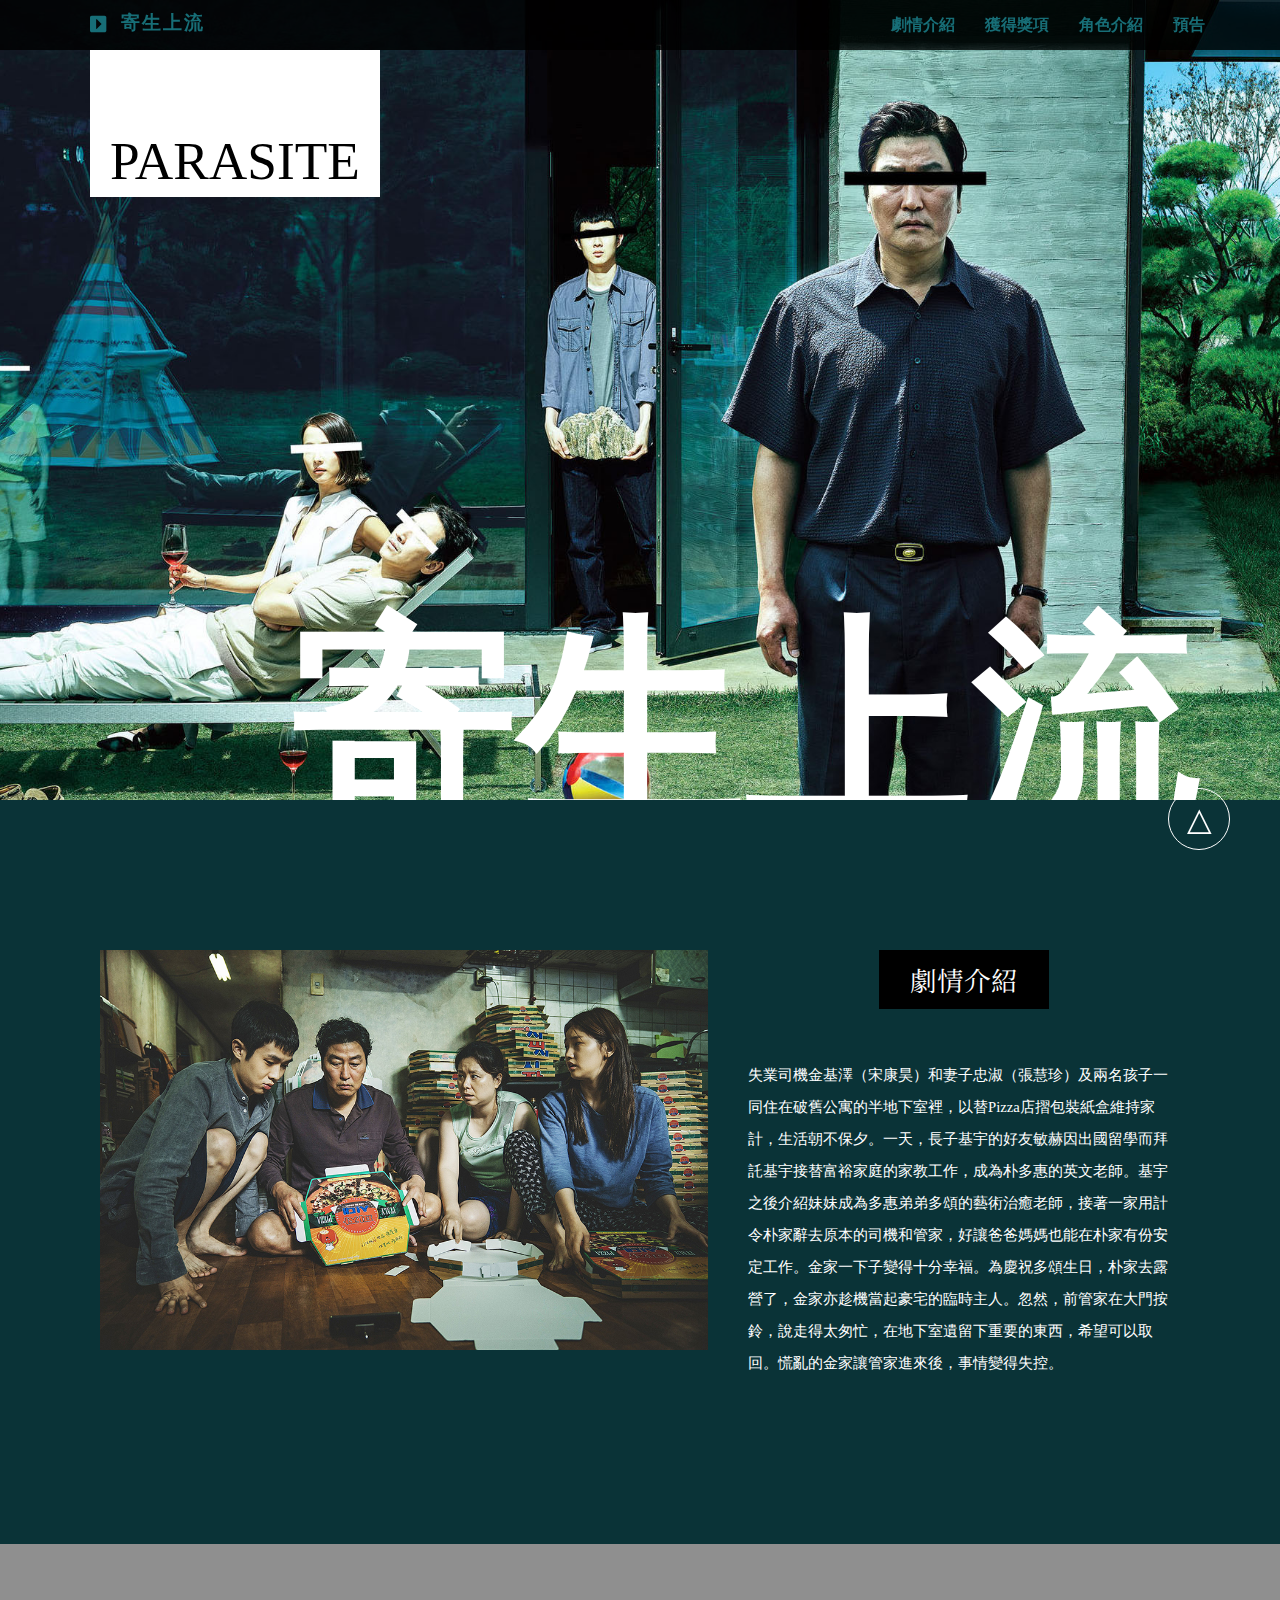
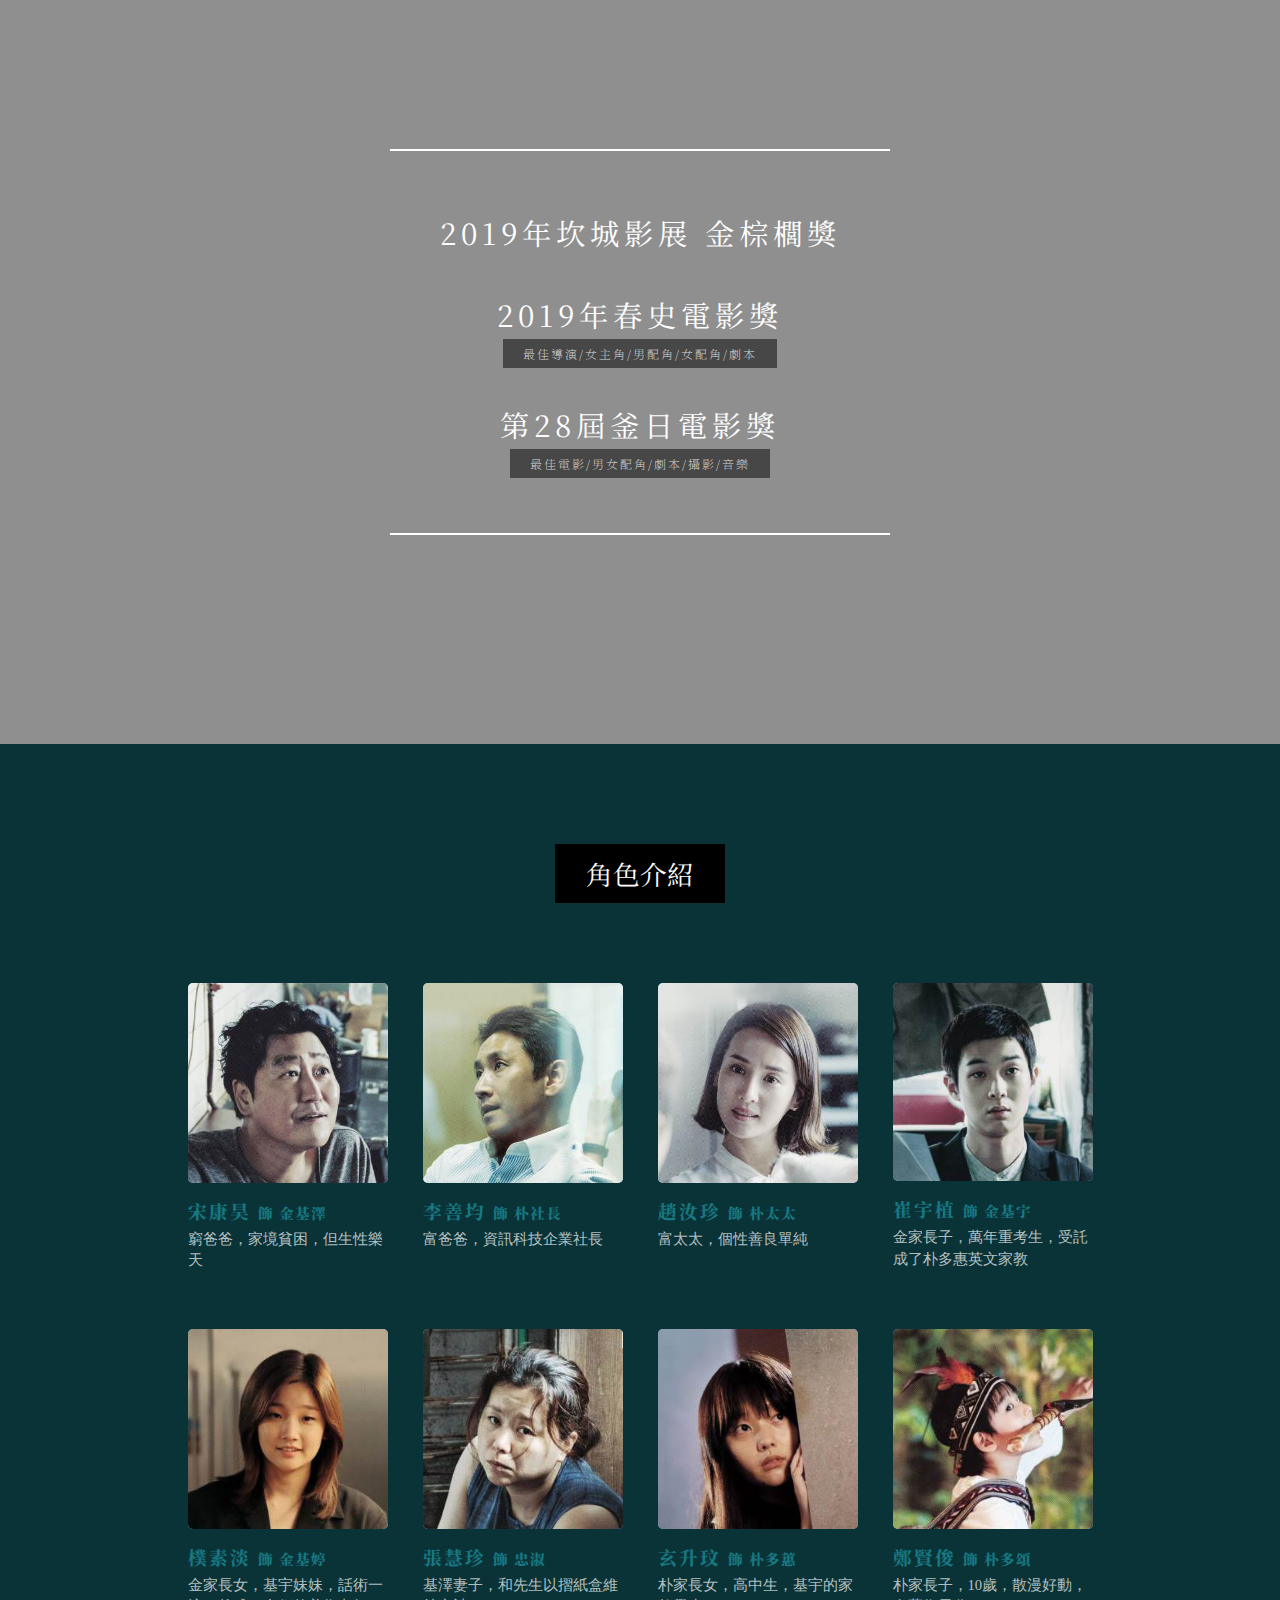
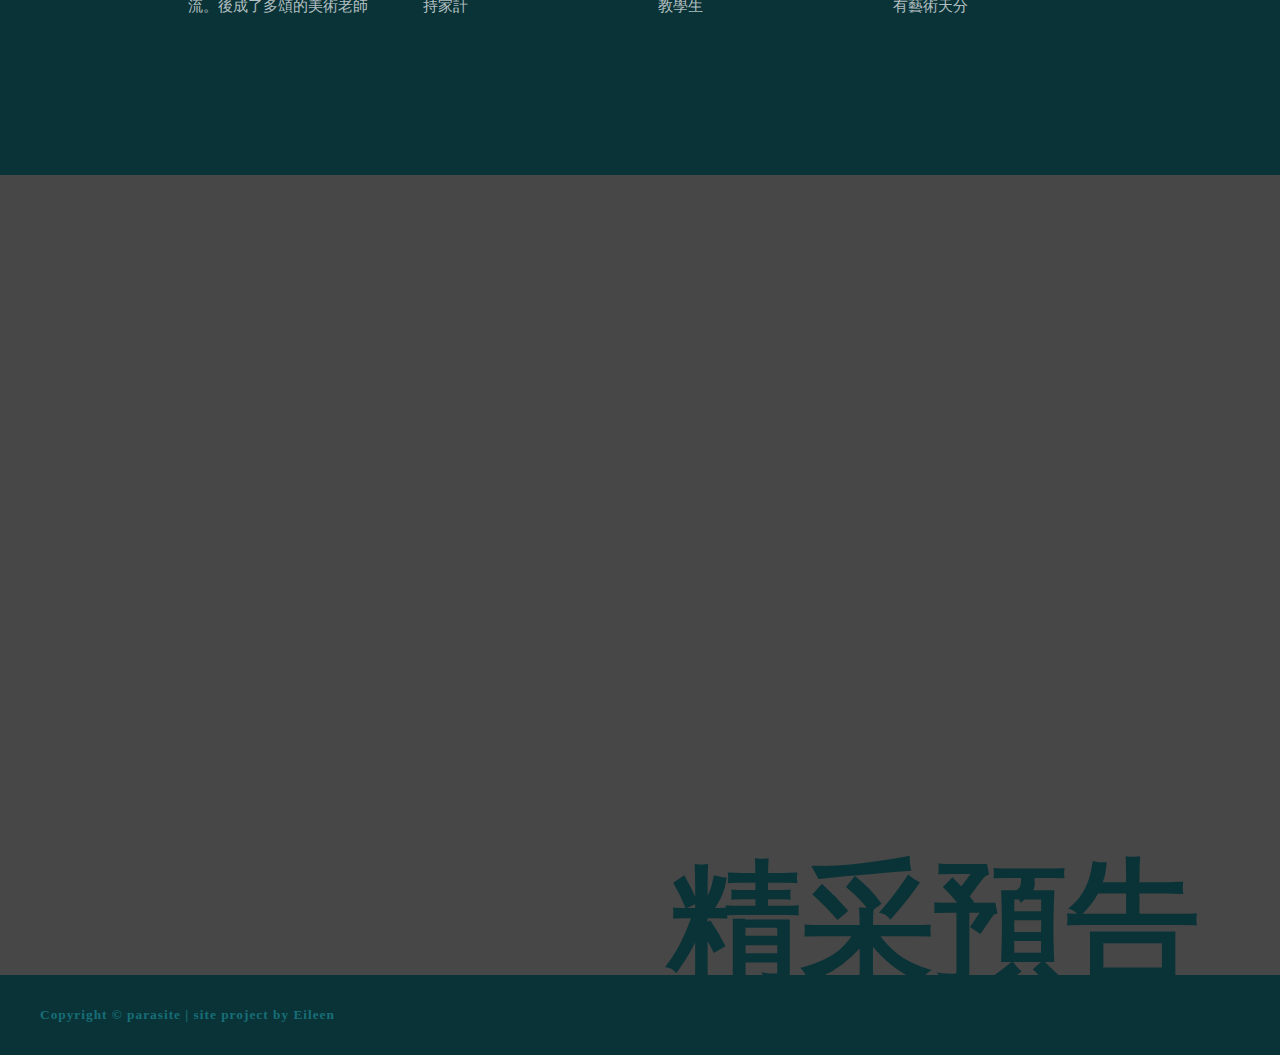
==== index.html @ c8bf569e "Update index.html" ====
<!DOCTYPE html>
<html lang="en">

<head>
    <meta charset="UTF-8">
    <meta name="viewport" content="width=device-width, initial-scale=1.0">
    <meta http-equiv="X-UA-Compatible" content="ie=edge">
    <title>Parasite-RWD</title>
    <link rel="stylesheet" href="css/parasite.css">
    <link rel="stylesheet" href="https://cdnjs.cloudflare.com/ajax/libs/font-awesome/5.11.2/css/all.css">
    <link href="https://fonts.googleapis.com/css?family=Noto+Sans+TC|Noto+Serif+TC&display=swap" rel="stylesheet">

    <style>
        /* 平板 */
        @media (max-width:1024px) {

            .navBar {
                padding: 0;
            }

            .pc {
                display: none;
            }

            .mobile {
                display: block;
            }

            .NavBar-L {
                width: 20%;
                height: 100%;
                padding-left: unset;
            }

            .burger-bar {
                width: 100%;
                padding-top: 0;
                line-height: 36pt;

            }

            .burger-bar ul {
                display: none;
                width: 100vw;
                height: 30vh;
                background-color: rgba(23, 110, 119, 0.95);
                font-size: 14pt;
                line-height: 60pt;
                position: absolute;
                top: 0;
                margin: 0;
                padding: 40px 0;
                text-align: center;
                font-family: 微軟正黑體;

            }

            .burger-bar:hover ul {
                display: inline-block;


            }

            .burger-bar a {
                color: #fff;

            }

            .burger-bar:hover ul {
                top: 50px;
                left: 0;
                border-bottom: solid 1px #000;
            }

            .burger-bar ul li:hover {
                color: #000;
            }

            .banner {
                height: 600px;
                background-attachment: unset;
            }

            .banner span {
                left: 60px;
                font-size: 20pt;
                padding: 60px 20px 5px 20px;
            }

            .banner h1 {
                font-size: 130pt;
                right: 0px;
                bottom: -55px;
            }

            .fas {
                font-size: 18pt;
                margin-left: 20px;
                margin-right: unset;
            }

            .NavBar-R {
                width: 80%;
                height: 100%;
                position: absolute;
                right: 0px;
            }

            .NavBar2 {
                position: relative;
            }

            .title h3 {
                font-size: 20px;
                line-height: 50px;
                font-family: 微軟正黑體;
                margin: 0;
                position: absolute;
                left: 50%;
                transform: translateX(-50%);
            }



            /* content1 */

            .content1 .container {
                padding: 100px 50px;
            }

            .content1 .img {
                width: 100%;
                margin: 0px 0px 50px 0px;
            }

            .content1 .text {
                width: 100%;
            }


            .content1 .text p {
                width: 100%;
                margin-top: 30px;
                font-size: 12pt;
            }

            /* content2 */
            .content2 {
                background-attachment: unset;
            }

            .content2 .container {
                width: 100%;
                height: 42vh;
                padding: 250px 0px;
            }

            .content2 .text {
                width: 70%;
                margin: auto;
                position: unset;
                /* padding: calc( 50vh - ); */
            }


            .content2 .text h3 {
                margin: 10px 0px 10px 0px;
                font-size: 22pt;
                letter-spacing: 5px;
                margin-top: 40px;
            }

            .content2 .text span {
                font-size: 12pt;
                padding: 6px 20px;
                letter-spacing: 2px;
            }

            /* content3 */


            .content3 .container {
                width: 100%;
                padding: 100px 0px;
                box-sizing: border-box;
            }


            .c3-box-com {
                width: 100%;
                padding-left: 90px;
                margin-bottom: 20px;
                box-sizing: border-box;
            }

            .content3 .c3-box {
                width: 40%;
                margin-right: 30px;
                padding: unset;
            }


            .content3 .c3-box img {
                width: 100%;
                height: 70%;
            }

            .content3 .text {
                width: 100%;
            }

            .content3 h2 {
                margin-bottom: 60px;
            }

            /* content4 */
            .content4 {
                background-attachment: unset;
            }

            .content .content4 {
                width: 100%;
                margin: auto;
            }

            .content4 .video {
                width: 80%;
                left: 10%;
            }


        }

        /* 手機 */
        @media (max-width:375px) {

            /* 通用文字 */

            h2 {
                font-size: 14pt;
                padding: 5px;
            }


            .NavBar-R {
                width: 100%;
                right: 20px;
            }

            .btn {
                font-size: 11pt;
                margin: 0;
            }

            .burger-bar:hover ul {
                height: 100vh;
            }

            .banner {
                height: 550px;
                background-position: 60%;
            }

            .banner span {
                font-size: 12pt;
                padding: 30px 10px 0px 10px;
                left: 30px;
                display: none;
            }

            .banner h1 {
                font-size: 100pt;
                bottom: -50px;
                margin: 0;
            }

            /* content1 */

            .content1 .container {
                padding: 70px 30px;
            }

            .content1 .img {
                width: 100%;
                height: 200px;
                margin: 0px 0px 40px 0px;
            }

            .content1 .text {
                width: 100%;
            }

            .content1 .text p {
                width: 100%;
                margin-top: 30px;
                font-size: 10pt;
                line-height: 20pt;
            }

            /* content2 */

            .content2 {
                background-position: 45%;
            }

            .content2 .container {
                width: 100%;
                height: 40vh;
                padding: 180px 0px;
            }

            .content2 .text {
                width: 85%;
                margin: auto;
                position: unset;
            }


            .content2 .text h3 {
                margin: 10px 0px 10px 0px;
                font-size: 13pt;
                letter-spacing: 5px;
                margin-top: 20px;
            }

            .content2 .text span {
                font-size: 9pt;
                padding: 6px 10px;
                letter-spacing: 2px;
            }



            /* content3 */

            .content3 .container {
                width: 100%;
                padding: 70px 50px;
                box-sizing: border-box;
            }


            .c3-box-com {
                width: 100%;
                box-sizing: border-box;
                padding: 0px;
            }

            .content3 .c3-box {
                width: 100%;
                margin: 0px;
            }


            .content3 .c3-box img {
                width: 100%;
                height: 70%;
            }

            .content3 .text {
                width: 100%;
            }

            .content3 h2 {
                font-size: 14pt;
            }


            /* content4 */

            .content4 {
                width: 100%;
                height: 100vh;
            }

            .content4 .video {
                width: 100%;
                height: 100vh;
                left: 0;
                top: 0;
            }

            .content4 h1 {
                display: none;
            }

            /* footer */


            .footer p {
                line-height: 20px;
                padding: 20px 70px;
            }

            .back-top {
                width: 50px;
                height: 50px;
                line-height: 50px;
                right: 30px;
                bottom: 30px;

            }

        }
    </style>
</head>

<body>
    <div class="NavBar">
        <div class="Nav-btn pc">
            <div class="NavBar-L">
                <a href="#top">
                    <i class="fas fa-caret-square-right"></i>
                    <h3>寄生上流</h3>
                </a>
            </div>
            <div class="NavBar-R">
                <a href="#c4">
                    <div class="btn">預告</div>
                </a>
                <a href="#c3">
                    <div class="btn">角色介紹</div>
                </a>
                <a href="#c2">
                    <div class="btn">獲得獎項</div>
                </a>
                <a href="#c1">
                    <div class="btn">劇情介紹</div>
                </a>
            </div>
        </div>
        <div class="Nav-btn2 mobile">
            <div class="NavBar-L">
                <div class="burger-bar fas fa-bars">
                    <ul>
                        <a href="#c1">
                            <li>劇情介紹</li>
                        </a>
                        <a href="#c2">
                            <li>獲得獎項</li>
                        </a>
                        <a href="#c3">
                            <li>角色介紹</li>
                        </a>
                        <a href="#c4">
                            <li>預告</li>
                        </a>
                    </ul>
                </div>
            </div>
            <div class="title">
                <a href="#top">
                    <h3>寄生上流</h3>
                </a>
            </div>
        </div>
    </div>

    <div class="banner" id="top">
        <span>PARASITE</span>
        <h1>寄生上流</h1>
    </div>

    <div class="content">
        <div class="content1" id="c1">
            <div class="container">
                <div class="img"></div>
                <div class="text">
                    <h2>劇情介紹</h2>
                    <p>
                        失業司機金基澤（宋康昊）和妻子忠淑（張慧珍）及兩名孩子一同住在破舊公寓的半地下室裡，以替Pizza店摺包裝紙盒維持家計，生活朝不保夕。一天，長子基宇的好友敏赫因出國留學而拜託基宇接替富裕家庭的家教工作，成為朴多惠的英文老師。基宇之後介紹妹妹成為多惠弟弟多頌的藝術治癒老師，接著一家用計令朴家辭去原本的司機和管家，好讓爸爸媽媽也能在朴家有份安定工作。金家一下子變得十分幸福。為慶祝多頌生日，朴家去露營了，金家亦趁機當起豪宅的臨時主人。忽然，前管家在大門按鈴，說走得太匆忙，在地下室遺留下重要的東西，希望可以取回。慌亂的金家讓管家進來後，事情變得失控。
                    </p>
                </div>
                <div class="clearFix"></div>

            </div>
        </div>
        <div class="content2" id="c2">
            <div class="mask"></div>
            <div class="container">
                <div class="text">
                    <h3>2019年坎城影展 金棕櫚獎</h3>
                    <h3>2019年春史電影獎 </h3>
                    <span>最佳導演/女主角/男配角/女配角/劇本</span>
                    <h3>第28屆釜日電影獎 </h3>
                    <span>最佳電影/男女配角/劇本/攝影/音樂</span>
                </div>
            </div>

        </div>
        <div class="content3" id="c3">
            <div class="container">
                <h2>角色介紹</h2>
                <div class="c3-box-com">
                    <div class="c3-box">
                        <img src="img/character1.jpg" alt="">
                        <div class="text">
                            <h3>宋康昊 <span>飾 金基澤</span></h3>
                            <p>窮爸爸，家境貧困，但生性樂天</p>
                        </div>

                    </div>
                    <div class="c3-box">
                        <img src="img/character2.jpg" alt="">
                        <div class="text">
                            <h3>李善均 <span>飾 朴社長</span></h3>
                            <p>富爸爸，資訊科技企業社長</p>
                        </div>

                    </div>

                </div>

                <div class="c3-box-com">
                    <div class="c3-box">
                        <img src="img/character3.jpg" alt="">
                        <div class="text">
                            <h3>趙汝珍 <span>飾 朴太太</span></h3>
                            <p>富太太，個性善良單純</p>
                        </div>

                    </div>
                    <div class="c3-box">
                        <img src="img/character4.jpg" alt="">
                        <div class="text">
                            <h3>崔宇植 <span>飾 金基宇</span></h3>
                            <p>金家長子，萬年重考生，受託成了朴多惠英文家教</p>
                        </div>

                    </div>



                </div>

                <div class="c3-box-com">
                    <div class="c3-box">
                        <img src="img/character5.jpg" alt="">
                        <div class="text">
                            <h3>樸素淡 <span>飾 金基婷</span></h3>
                            <p>金家長女，基宇妹妹，話術一流。後成了多頌的美術老師</p>
                        </div>

                    </div>
                    <div class="c3-box">
                        <img src="img/character6.jpg" alt="">
                        <div class="text">
                            <h3>張慧珍 <span>飾 忠淑</span></h3>
                            <p>基澤妻子，和先生以摺紙盒維持家計</p>
                        </div>

                    </div>

                </div>

                <div class="c3-box-com">
                    <div class="c3-box">
                        <img src="img/character7.jpg" alt="">
                        <div class="text">
                            <h3>玄升玟 <span>飾 朴多蕙</span></h3>
                            <p>朴家長女，高中生，基宇的家教學生</p>
                        </div>

                    </div>
                    <div class="c3-box">
                        <img src="img/character8.jpg" alt="">
                        <div class="text">
                            <h3>鄭賢俊 <span>飾 朴多頌</span></h3>
                            <p>朴家長子，10歲，散漫好動，有藝術天分</p>
                        </div>

                    </div>
                </div>
                <div class="clearFix"></div>


            </div>
        </div>
        <div class="content4" id="c4">
            <h1>精采預告</h1>
            <iframe class="video" src="https://www.youtube.com/embed/PQU0_2CBM0M" frameborder="0"
                allow="accelerometer; autoplay; encrypted-media; gyroscope; picture-in-picture"
                allowfullscreen></iframe>
            <div class="mask">

            </div>
        </div>
    </div>

    <div class="footer">
        <p>Copyright © parasite | site project by Eileen</p>
    </div>

    <a href="#top">
        <div class="back-top">△</div>
    </a>

</body>

</html>
---- css/parasite.css ----
body,html {
            margin: 0;
            background-color: #eee;
            font-family: 微軟正黑體;
            box-sizing: border-box;
            scroll-behavior: smooth;
            /* min-width: 1140px; */
        }
        .clearFix{
            clear: both;
        }   
        
        /* 通用文字 */
        
        h2 {
            width: 150px;
            color: white;
            font-size: 20pt;
            font-weight: 400;
            padding: 10px;
            background-color: black;
            text-align: center;
            margin: auto;
            font-family: 'Noto Serif TC', serif;
        }

        h3 {
            color: #187882;
            margin: 10px 0px 5px 0px;
            font-weight: 800;            
            letter-spacing: 2px;
            font-family: 'Noto Serif TC', serif;
        }
        a{
            text-decoration: none;
            list-style: none;
        }    

        /* NavBar */
        
        .pc {
            display: block;
        }
        .mobile{
            display: none;
        }

        .NavBar {
            width: 100%;
            height: 50px;
            background-color: rgba(0, 0, 0, 0.8);
            position: fixed;
            z-index: 999;
        }
        

        .NavBar-L {
            width: calc(40% - 90px);
            float: left;
            padding-left: 90px;
            box-sizing: border-box;
        }

        .fas{
            color: #176E77;
            font-size: 14pt;            
            margin-right: 15px;
            float: left;
            padding-top: 15px;
            
        }

        .fas:hover{
            color: #27B6C4;
        }

        .NavBar-L h3{
            height: 100%;
            float: left;
            color: #176E77;
            font-weight: 800;
            font-family: 微軟正黑體;
        }
        
        .NavBar-L h3:hover{
            color: #27B6C4;
        } 


        .NavBar-R {
            width: 60%;
            position: absolute;
            right: 60px;
        }

        .btn {
            height: 50px;
            float: right;
            color: #176E77;
            font-weight: 800;
            font-size: 12pt;
            line-height: 50px;
            padding: 0px 15px;

        }

        .btn:hover{
            color: #27B6C4;
        }

        /* banner */

        .banner {
            width: 100%;
            height: 750px;
            background-image: url("../img/poster.jpg");
            background-size: cover;
            background-repeat: no-repeat;
            background-attachment: fixed;
            background-position: top;
            top: 0px;
            position: relative;
            overflow: hidden;
            padding-top: 50px;
        }


        .banner span {
            position: absolute;
            left: 90px;
            font-size: 40pt;
            color: black;
            font-weight: 100;
            background-color: rgba(255, 255, 255, 1);
            padding: 80px 20px 5px 20px;
            display: block;
        }

        .banner h1 {
            position: absolute;
            right: 80px;
            bottom: -80px;
            font-size: 170pt;
            color: white;
            font-weight: 600;     
            margin: 0;    
        }
        

        .content {
            width: 100%;
        }

        /* content1 */

        .content1 {
            width: 100%;
            background-color: #0a3337;
        }

        .content1 .container {
            max-width: 1140px;
            margin: auto;
            padding: 150px 100px; 
            position: relative;
            z-index: 200;       
        }

        .content1 .img {
            width: calc(60% - 40px);
            height: 400px;
            margin-right: 40px;
            background-image: url("../img/4.jpg");
            background-size: cover;
            background-repeat: no-repeat;
            background-position: top;
            box-sizing: border-box;
            float: left;
        }

        .content1 .text {
            width: 40%;
            float: left;
        }

        .content1 .text p {
            color: white;
            font-size: 11pt;
            font-weight: 300;
            line-height: 24pt;
            margin-top: 50px;
        }

        /* content2 */

        .content2 {
            width: 100%;
            background-image: url("../img/2.jpg");
            background-attachment: fixed;
            background-size: cover;
            background-repeat: no-repeat;
            background-position: center;
            position: relative;
        }

        .content2 .mask {
            width: 100%;
            height: 100%;
            background-color: rgba(0, 0, 0, 0.4);
            position: absolute;
        }

        .content2 .container {
            max-width: 1140px;
            height: 800px;
            margin: auto;
            position: relative;
        }

        .content2 .text {
            width: 500px;            
            border-top: solid 2px white;
            border-bottom: solid 2px white;
            position: absolute;
            top: calc(50% - 195px);
            left: calc(50% - 250px);
            text-align: center;
            padding: 20px 0px 60px 0px;
        }

        .content2 .text h3 {
            color: white;
            margin: 10px 0px 10px 0px;
            font-weight: 400;
            font-size: 22pt;
            letter-spacing: 5px;
            margin-top: 40px;
            font-family: 'Noto Serif TC', serif;
        }

        .content2 .text span {
            color: rgba(255, 255, 255, 0.8);
            background-color: rgba(0, 0, 0, 0.5);
            font-weight: 200;
            font-size: 9pt;   
            padding: 6px 20px;
            letter-spacing: 2px;
            font-family: 'Noto Serif TC', serif;
        }

        /* content3 */

        .content .content3 {
            background-color: #0a3337;
            box-sizing: border-box;
            margin: auto;
            width: 100%;
        }

        .content3 .container {            
            max-width: 1140px;
            margin: auto;
            padding: 100px 100px;
            box-sizing: border-box;
        }

        
        .c3-box-com {
            width: 50%;
            float: left;
            margin: auto;
        }

        .content3 .c3-box {
            width: 200px;
            margin: 0px 17.5px 30px 17.5px;
            float: left;
        }

            

        .content3 .c3-box img {
            width: 100%;
            height: 80%;
            background-color: lightskyblue;
            object-fit: cover;
            border-radius: 5px;

        }

        .content3 h2 {
            width: 150px;
            color: white;
            font-size: 20pt;
            font-weight: 400;
            padding: 10px;
            background-color: black;
            text-align: center;
            margin: auto;
            font-family: 'Noto Serif TC', serif;
            margin-bottom: 80px;
        }

        .content3 .c3-box span {
            font-size: 11pt;
            color: #187882;
            font-weight: 900;            
            letter-spacing: 1px;
            font-family: 'Noto Serif TC', serif;
        }

        .content3 .c3-box p {
            width: 100%;
            height: 70px;
            color: rgba(255, 255, 255, 0.7);
            font-weight: 200;
            line-height: 16pt;
            font-size: 11pt;
            margin: 0;

        }        

        /* content4 */

         .content4 {
            width: 100%;
            height: 800px;
            background-image: url("../img/6.jpg");
            background-attachment: fixed;
            background-size: cover;
            background-repeat: no-repeat;
            background-position: center;
            position: relative;
            overflow: hidden;
        }

        .content4 .mask {
            width: 100%;
            height: 100%;
            background-color: rgba(0, 0, 0, 0.7);
        }

        .content4 .video {
            position: absolute;
            top: calc(50% - 237px);
            left: calc(50% - 420px);
            width: 840px;
            height: 474px;
        }

        .content4 h1 {
            position: absolute;
            right: 80px;
            bottom: -130px;
            font-size: 100pt;
            color: #0a3337;
            font-weight: 600;
        }

        /* footer */

        .footer {
            height: 80px;
            background-color: #0a3337;
        }

        .footer p {
            height: 30px;
            color: #176E77;
            font-weight: 600;
            font-size: 10pt;
            line-height: 80px;
            margin: 0px 0px 0px 40px;
            letter-spacing: 1px;
        }

        .back-top {
            width: 60px;
            height: 60px;
            border: solid 1px white;
            position: fixed;
            right: 50px;
            bottom: 50px;
            border-radius: 50%;
            color: white;
            text-align: center;
            font-size: 24pt;
            line-height: 60px;
            z-index: 999;

        }

        .back-top:hover{
            border: solid 1px rgba(10, 124, 134, 0.3);
            background-color: rgba(39, 182, 196, 0.3);
        }
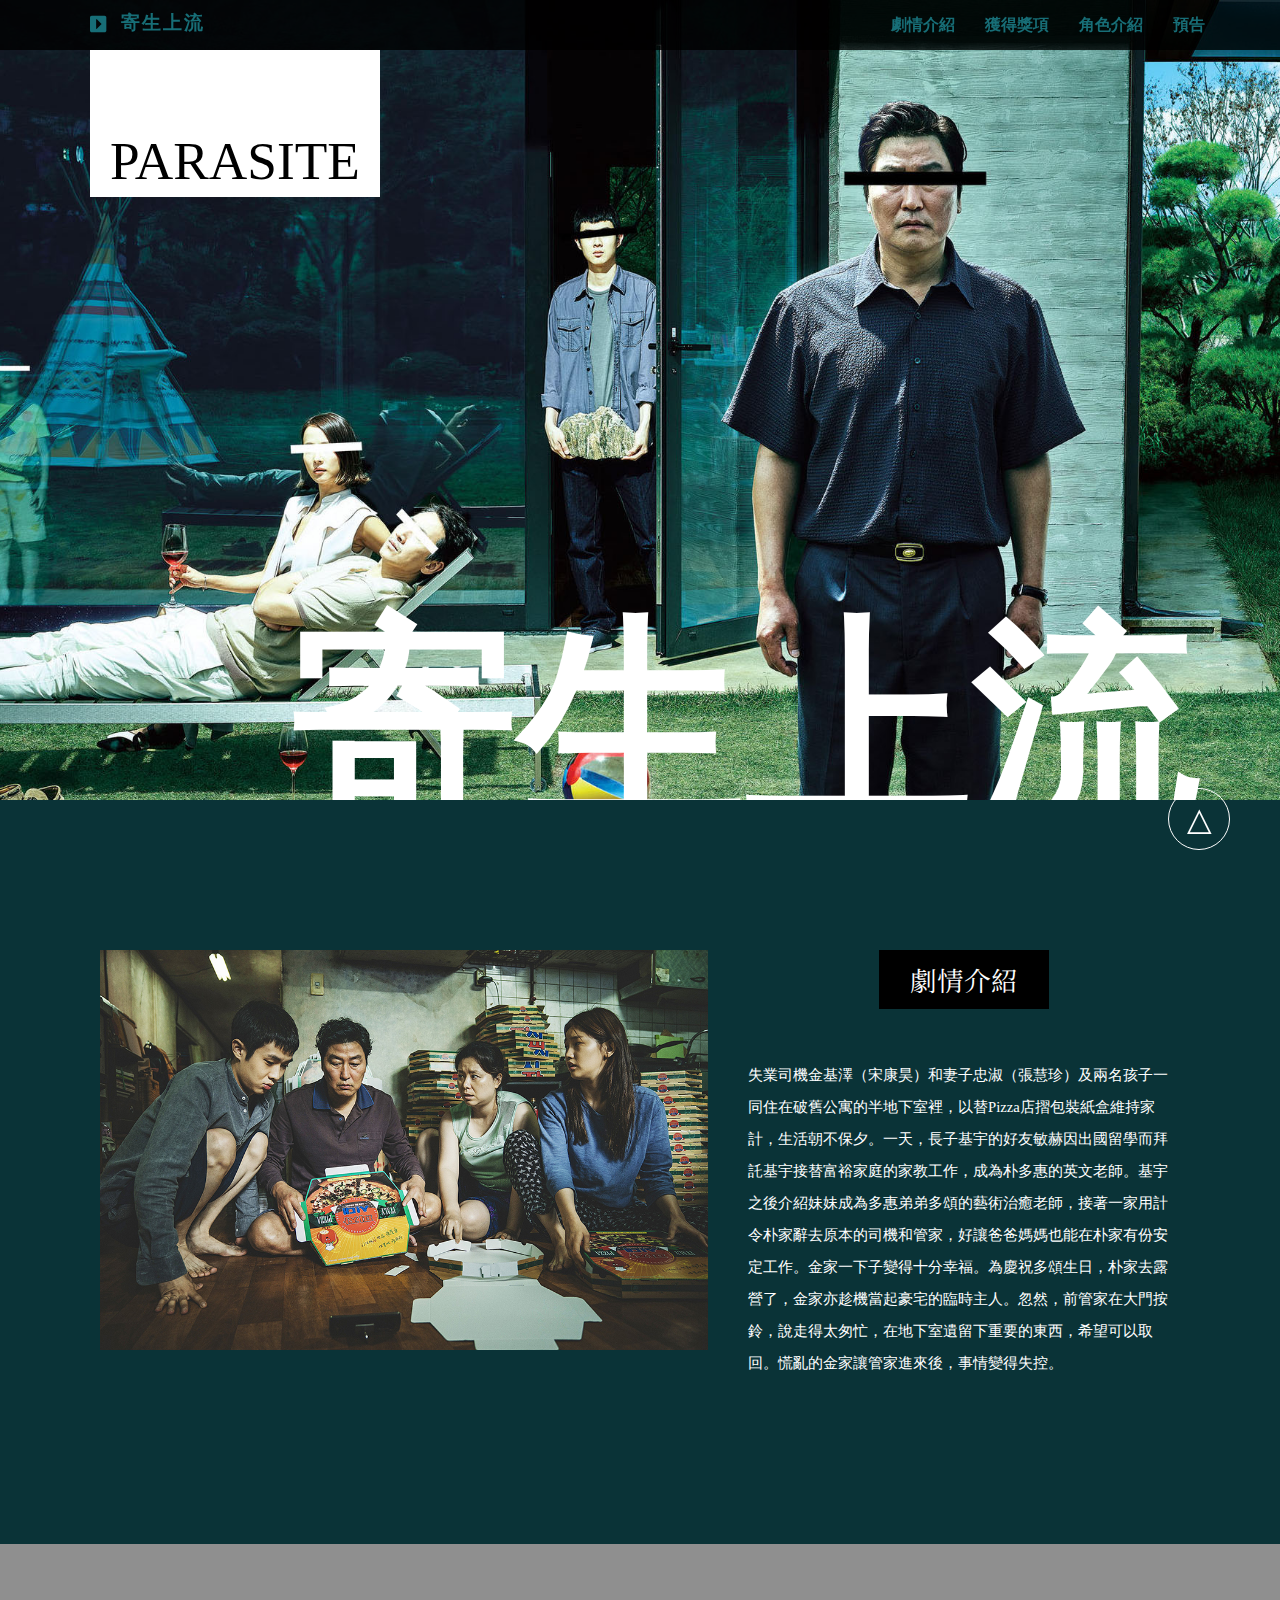
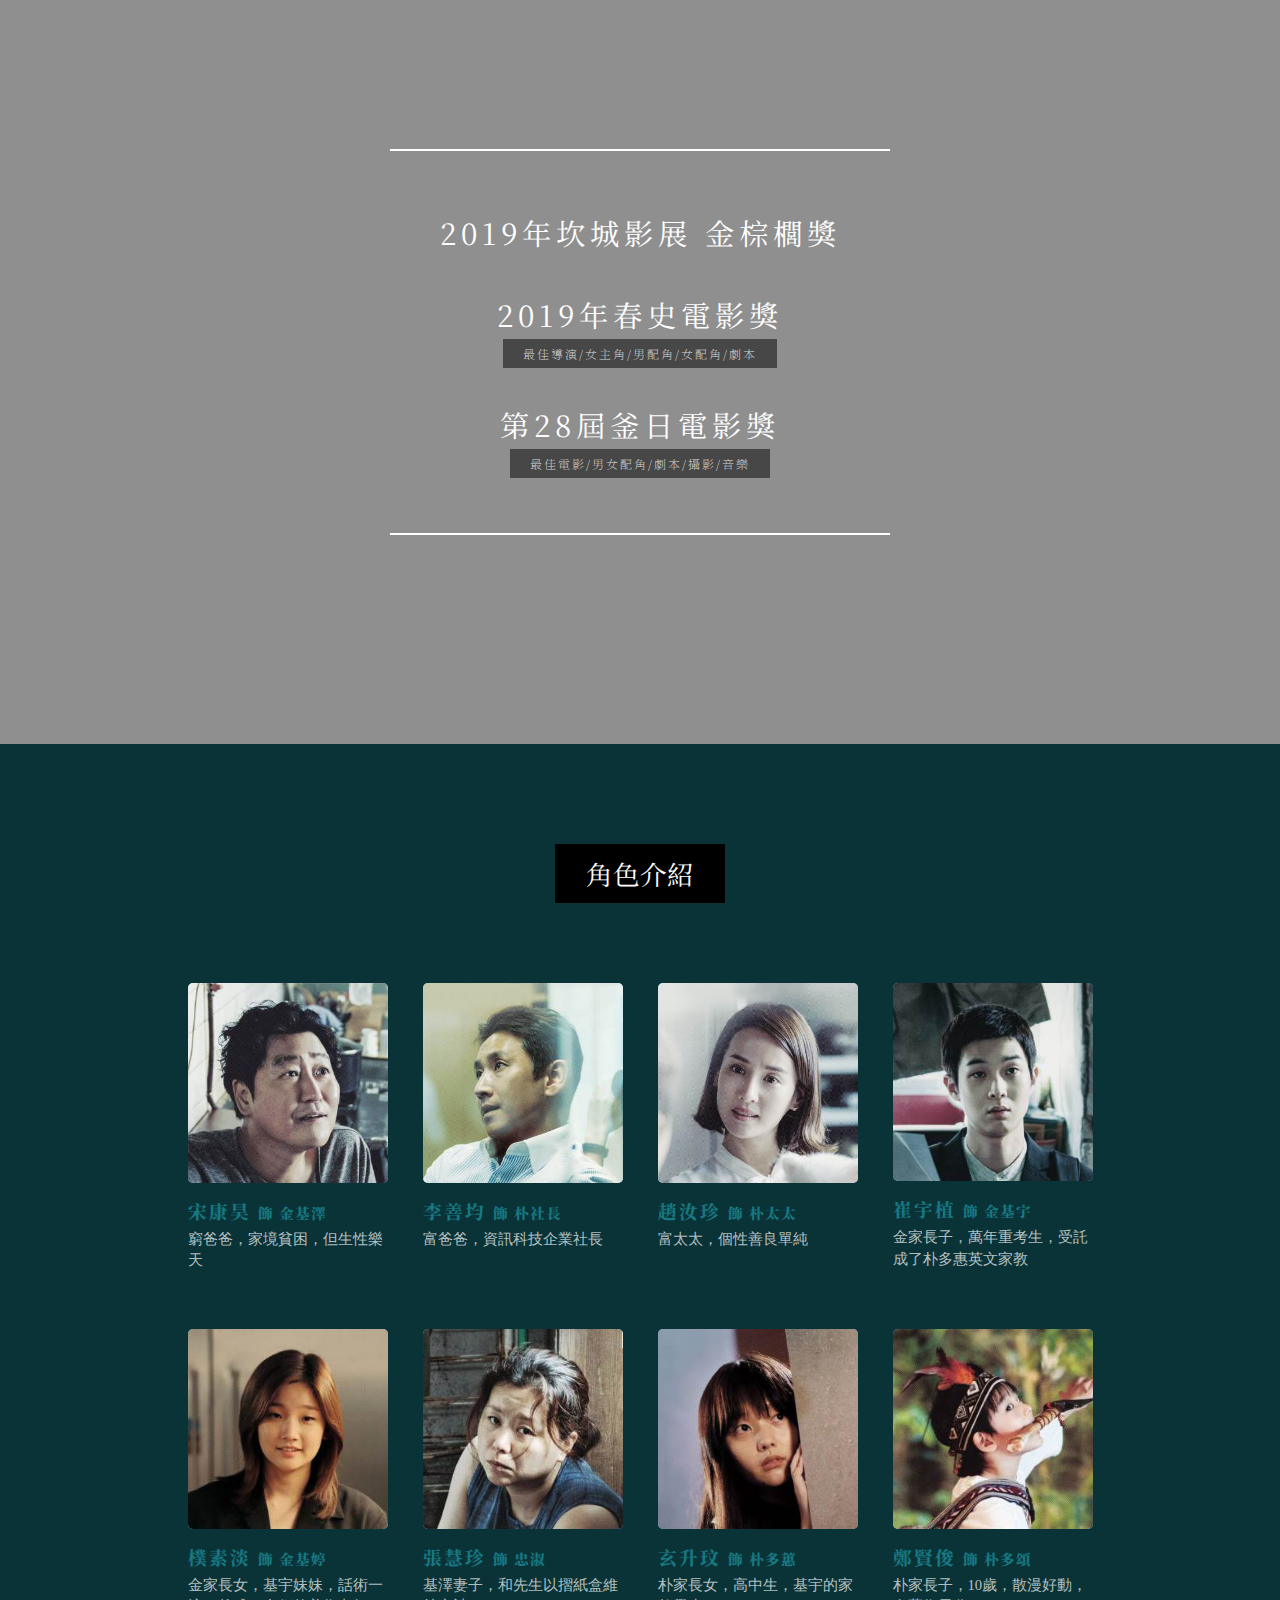
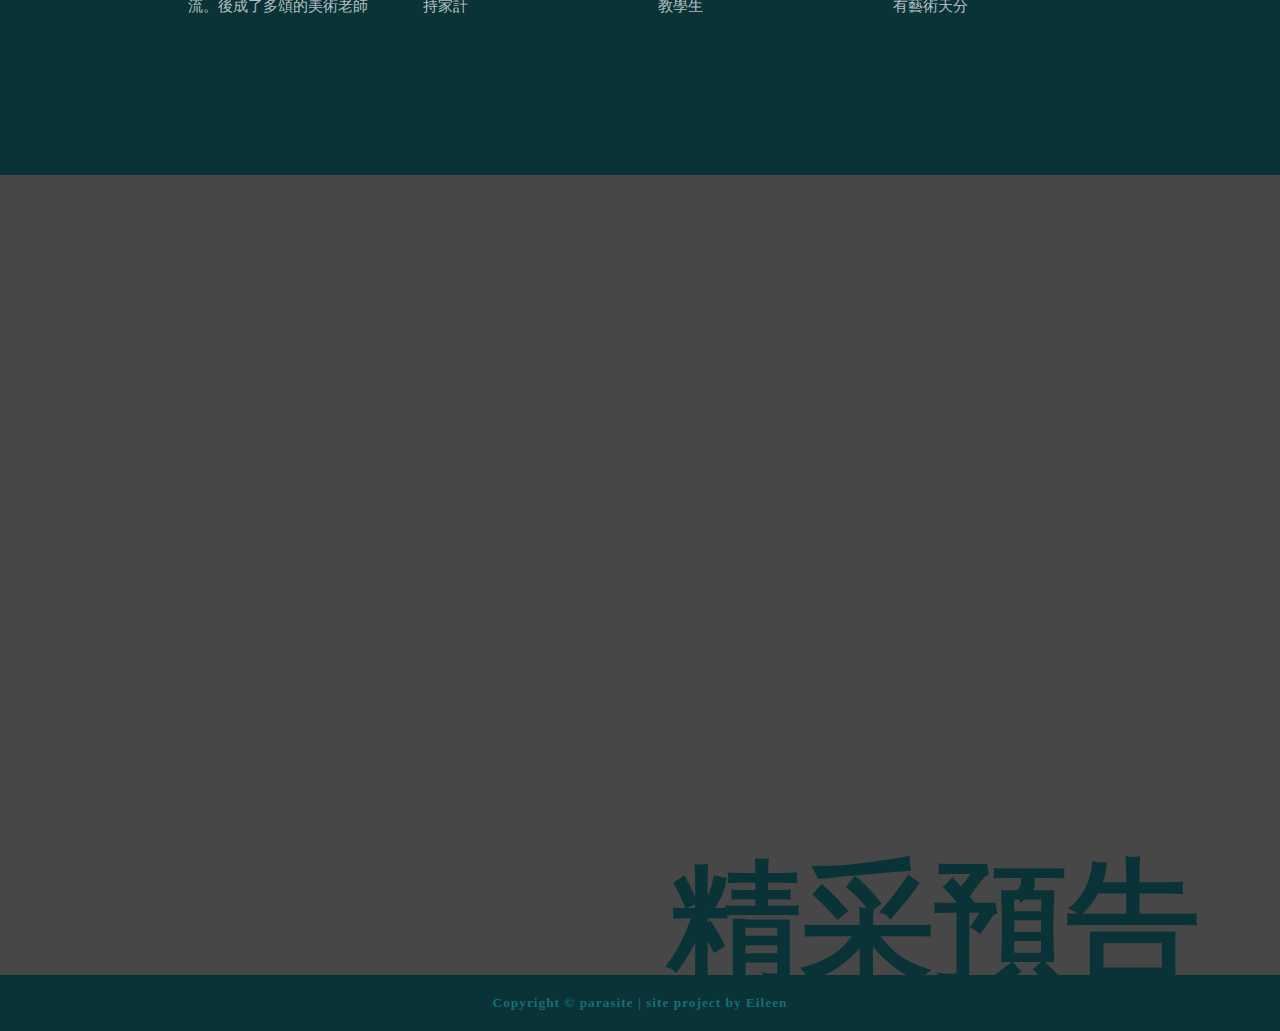
==== commit c386e295: "0301" ====
--- a/index.html
+++ b/index.html
@@ -32,17 +32,31 @@
                 padding-left: unset;
             }
 
-            .burger-bar {
-                width: 100%;
-                padding-top: 0;
-                line-height: 36pt;
-
-            }
-
-            .burger-bar ul {
+            .fas {
+                font-size: 18pt;
+                margin-left: 20px;
+                margin-right: unset;
+            }
+
+            .NavBar-R {
+                width: 80%;
+                height: 100%;
+                position: absolute;
+                right: 0px;
+            }
+
+            .Nav-btn2 {
+                display: flex;
+            }
+            .menu {
+                width: 60px;
+                height: 50px;
+            }
+
+            .menu ul {
                 display: none;
                 width: 100vw;
-                height: 30vh;
+                height: 35vh;
                 background-color: rgba(23, 110, 119, 0.95);
                 font-size: 14pt;
                 line-height: 60pt;
@@ -52,62 +66,25 @@
                 padding: 40px 0;
                 text-align: center;
                 font-family: 微軟正黑體;
-
-            }
-
-            .burger-bar:hover ul {
+            }
+
+            .menu:hover ul {
                 display: inline-block;
-
-
-            }
-
-            .burger-bar a {
+            }
+
+            .menu a {
                 color: #fff;
 
             }
 
-            .burger-bar:hover ul {
+            .menu:hover ul {
                 top: 50px;
                 left: 0;
                 border-bottom: solid 1px #000;
             }
 
-            .burger-bar ul li:hover {
+            .menu ul li:hover {
                 color: #000;
-            }
-
-            .banner {
-                height: 600px;
-                background-attachment: unset;
-            }
-
-            .banner span {
-                left: 60px;
-                font-size: 20pt;
-                padding: 60px 20px 5px 20px;
-            }
-
-            .banner h1 {
-                font-size: 130pt;
-                right: 0px;
-                bottom: -55px;
-            }
-
-            .fas {
-                font-size: 18pt;
-                margin-left: 20px;
-                margin-right: unset;
-            }
-
-            .NavBar-R {
-                width: 80%;
-                height: 100%;
-                position: absolute;
-                right: 0px;
-            }
-
-            .NavBar2 {
-                position: relative;
             }
 
             .title h3 {
@@ -119,7 +96,22 @@
                 left: 50%;
                 transform: translateX(-50%);
             }
-
+            .banner {
+                height: 600px;
+                background-attachment: unset;
+            }
+
+            .banner span {
+                left: 60px;
+                font-size: 20pt;
+                padding: 60px 20px 5px 20px;
+            }
+
+            .banner h1 {
+                font-size: 130pt;
+                right: 0px;
+                bottom: -55px;
+            }
 
 
             /* content1 */
@@ -430,7 +422,7 @@
             </div>
         </div>
         <div class="Nav-btn2 mobile">
-            <div class="NavBar-L">
+            <div class="menu">
                 <div class="burger-bar fas fa-bars">
                     <ul>
                         <a href="#c1">
--- a/css/parasite.css
+++ b/css/parasite.css
@@ -63,12 +63,12 @@
 
         .fas{
             color: #176E77;
-            font-size: 14pt;            
+            font-size: 14pt;         
             margin-right: 15px;
             float: left;
             padding-top: 15px;
             
-        }
+        }rger
 
         .fas:hover{
             color: #27B6C4;
@@ -359,19 +359,18 @@
 
         /* footer */
 
-        .footer {
-            height: 80px;
+        .footer {           
             background-color: #0a3337;
         }
 
         .footer p {
-            height: 30px;
             color: #176E77;
             font-weight: 600;
             font-size: 10pt;
-            line-height: 80px;
-            margin: 0px 0px 0px 40px;
+            margin: 0px;
             letter-spacing: 1px;
+            text-align: center;
+            padding: 20px 0;
         }
 
         .back-top {
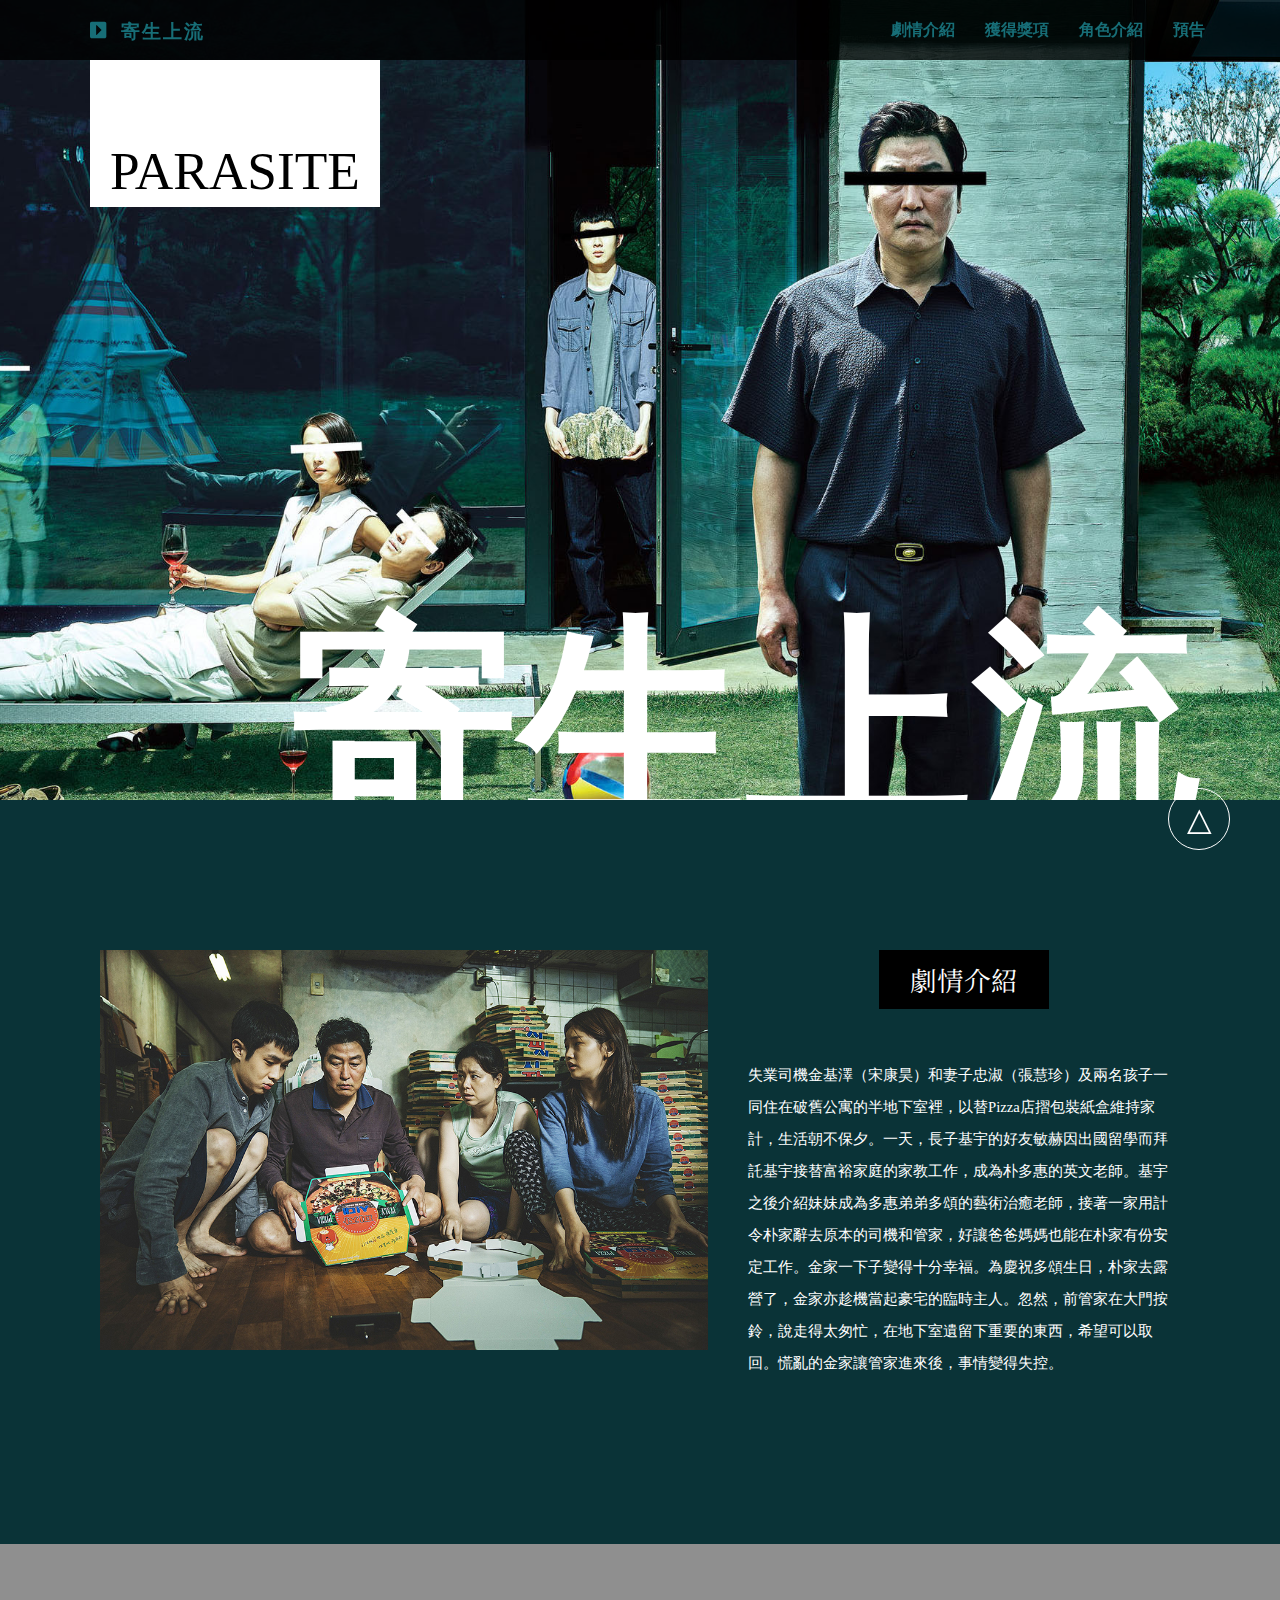
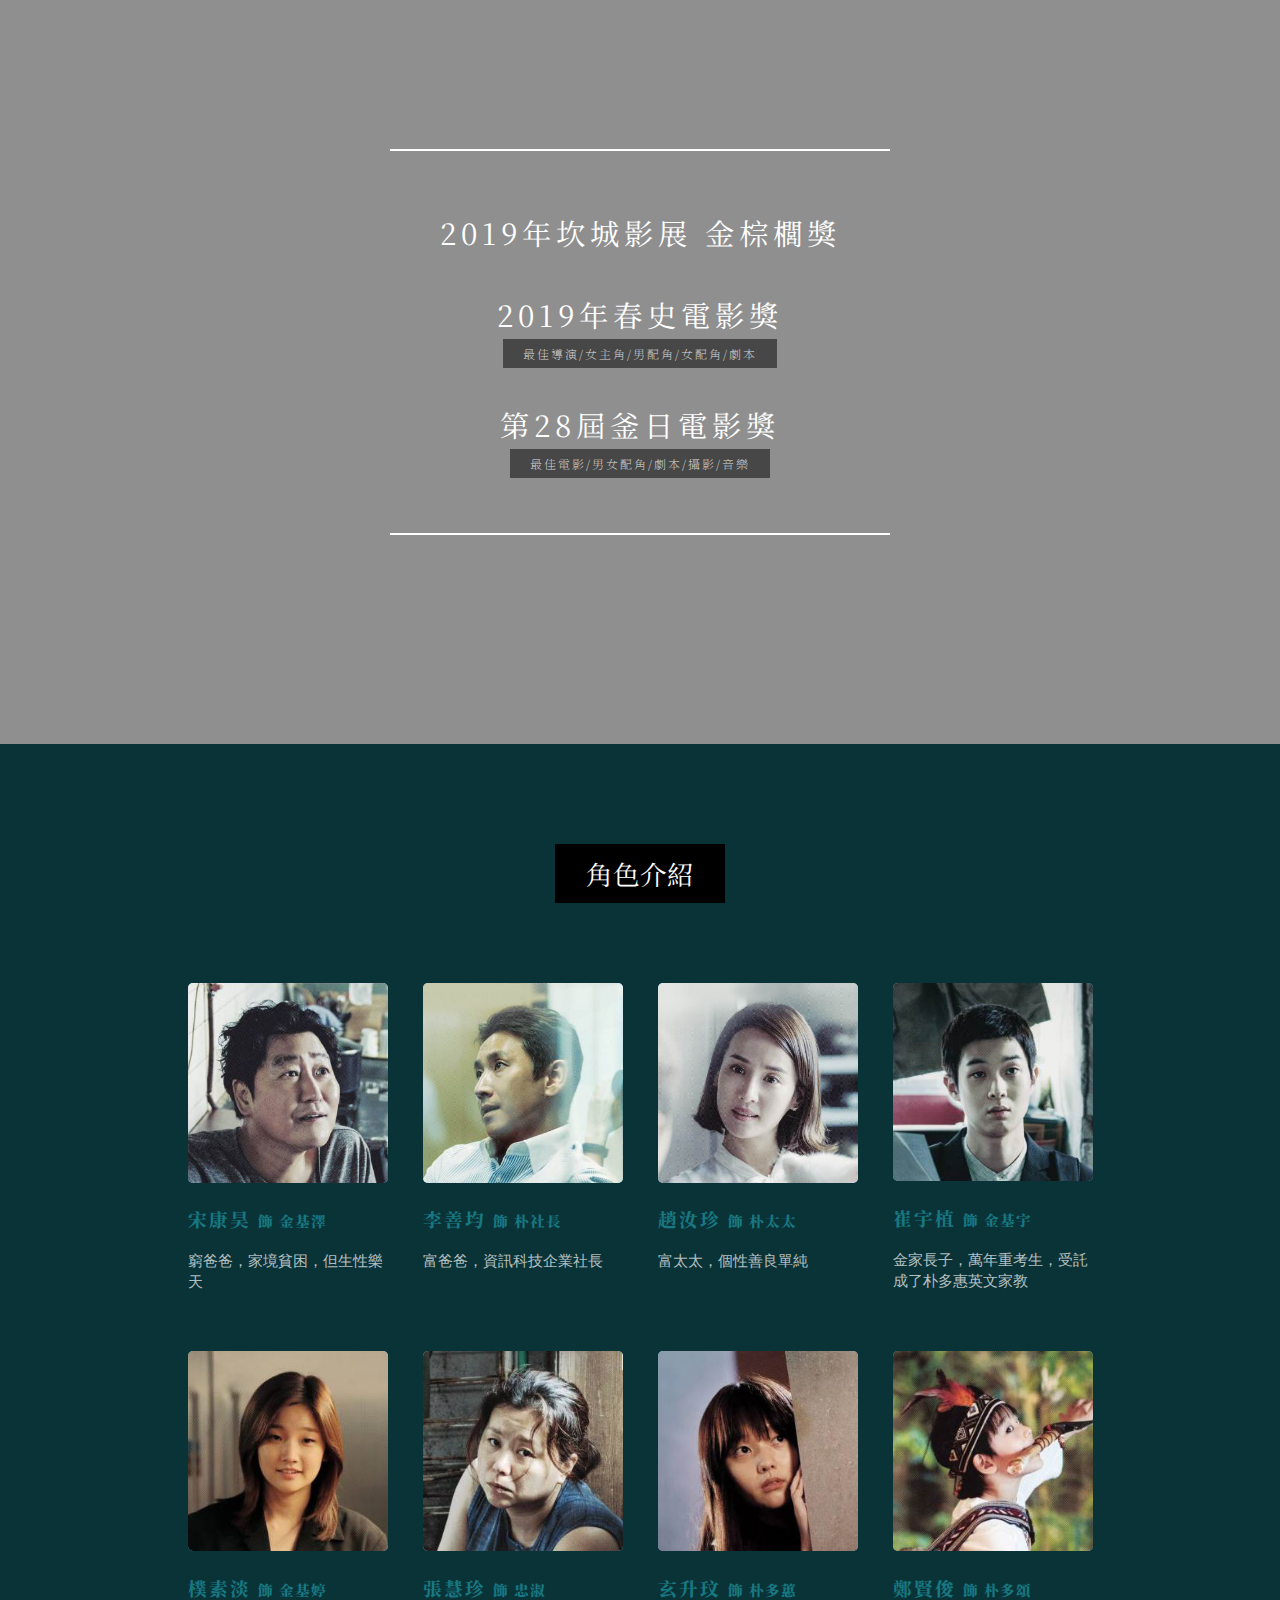
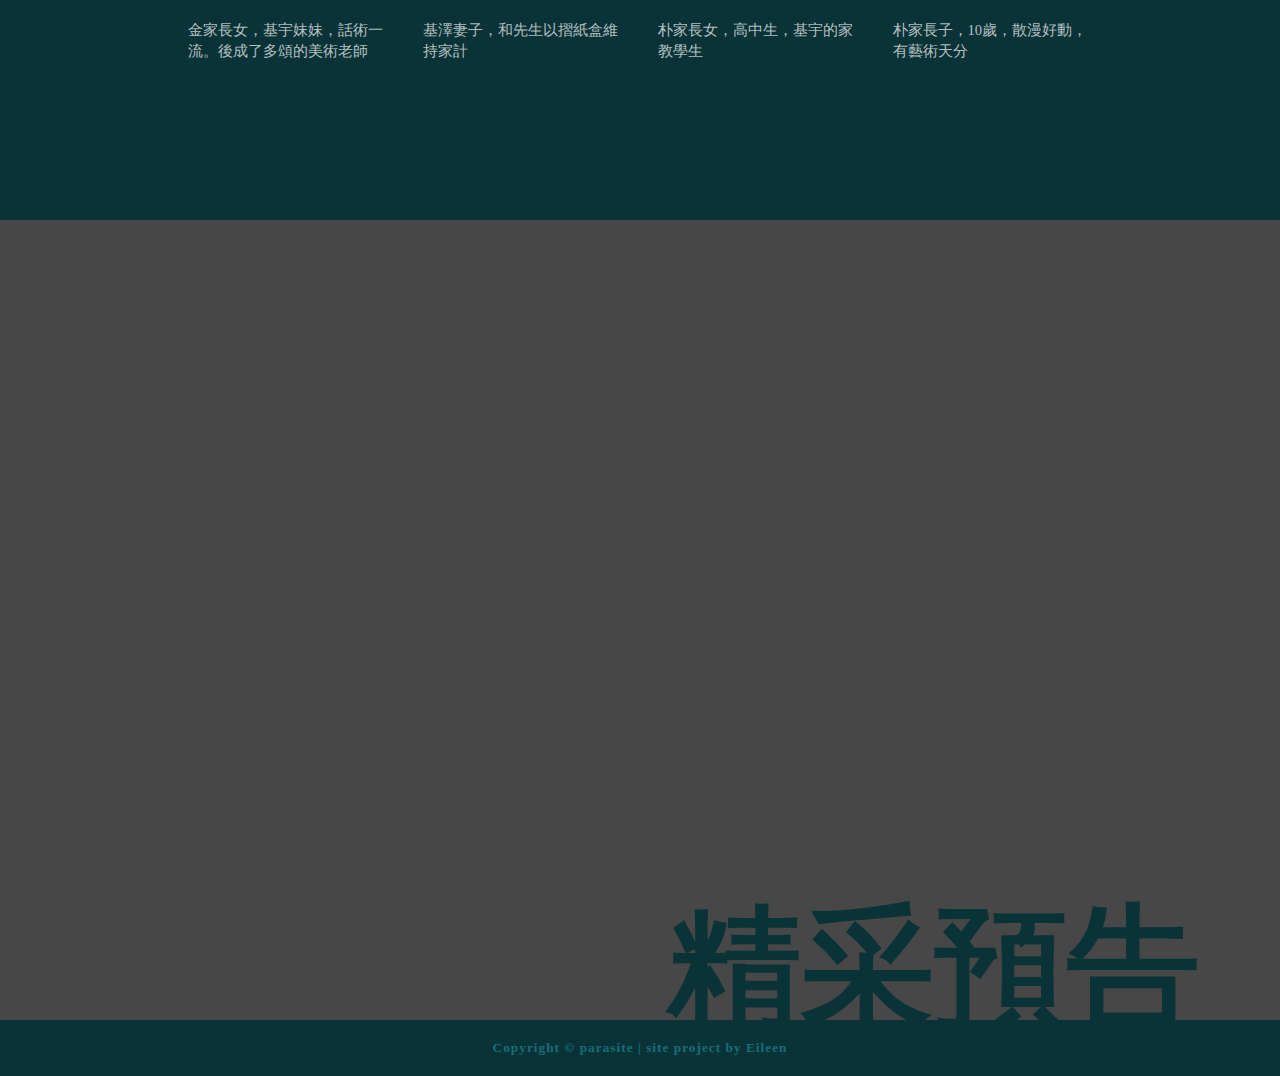
==== commit 8a6aae28: "0301" ====
--- a/index.html
+++ b/index.html
@@ -14,8 +14,9 @@
         /* 平板 */
         @media (max-width:1024px) {
 
-            .navBar {
+            .NavBar {
                 padding: 0;
+                height: 60px;
             }
 
             .pc {
@@ -30,12 +31,6 @@
                 width: 20%;
                 height: 100%;
                 padding-left: unset;
-            }
-
-            .fas {
-                font-size: 18pt;
-                margin-left: 20px;
-                margin-right: unset;
             }
 
             .NavBar-R {
@@ -48,15 +43,26 @@
             .Nav-btn2 {
                 display: flex;
             }
+
             .menu {
+                
                 width: 60px;
-                height: 50px;
+                height: 60px;
+                position: relative;
+            }
+
+            .menu .fas {
+                font-size: 30px;
+                line-height: 60px;
+                margin-left: 20px;
+                padding: 0;
+                color: #176E77;
             }
 
             .menu ul {
                 display: none;
                 width: 100vw;
-                height: 35vh;
+                height: 50vh;
                 background-color: rgba(23, 110, 119, 0.95);
                 font-size: 14pt;
                 line-height: 60pt;
@@ -74,11 +80,10 @@
 
             .menu a {
                 color: #fff;
-
             }
 
             .menu:hover ul {
-                top: 50px;
+                top: 60px;
                 left: 0;
                 border-bottom: solid 1px #000;
             }
@@ -89,13 +94,14 @@
 
             .title h3 {
                 font-size: 20px;
-                line-height: 50px;
+                line-height: 60px;
                 font-family: 微軟正黑體;
                 margin: 0;
                 position: absolute;
                 left: 50%;
                 transform: translateX(-50%);
             }
+
             .banner {
                 height: 600px;
                 background-attachment: unset;
@@ -151,7 +157,6 @@
                 width: 70%;
                 margin: auto;
                 position: unset;
-                /* padding: calc( 50vh - ); */
             }
 
 
@@ -244,7 +249,7 @@
                 margin: 0;
             }
 
-            .burger-bar:hover ul {
+            .menu:hover ul {
                 height: 100vh;
             }
 
@@ -423,7 +428,7 @@
         </div>
         <div class="Nav-btn2 mobile">
             <div class="menu">
-                <div class="burger-bar fas fa-bars">
+                <i class="fas fa-bars">
                     <ul>
                         <a href="#c1">
                             <li>劇情介紹</li>
@@ -438,7 +443,7 @@
                             <li>預告</li>
                         </a>
                     </ul>
-                </div>
+                </i>
             </div>
             <div class="title">
                 <a href="#top">
@@ -447,7 +452,7 @@
             </div>
         </div>
     </div>
-
+    
     <div class="banner" id="top">
         <span>PARASITE</span>
         <h1>寄生上流</h1>
--- a/css/parasite.css
+++ b/css/parasite.css
@@ -26,7 +26,7 @@
 
         h3 {
             color: #187882;
-            margin: 10px 0px 5px 0px;
+            /* margin: 10px 0px 5px 0px; */
             font-weight: 800;            
             letter-spacing: 2px;
             font-family: 'Noto Serif TC', serif;
@@ -47,7 +47,7 @@
 
         .NavBar {
             width: 100%;
-            height: 50px;
+            height: 60px;
             background-color: rgba(0, 0, 0, 0.8);
             position: fixed;
             z-index: 999;
@@ -59,16 +59,17 @@
             float: left;
             padding-left: 90px;
             box-sizing: border-box;
-        }
-
-        .fas{
+            height: 60px;
+        }
+
+        .NavBar-L .fas{
             color: #176E77;
             font-size: 14pt;         
             margin-right: 15px;
             float: left;
-            padding-top: 15px;
+            line-height: 60px;
             
-        }rger
+        }
 
         .fas:hover{
             color: #27B6C4;
@@ -91,15 +92,15 @@
             width: 60%;
             position: absolute;
             right: 60px;
+            height: 100%;
         }
 
         .btn {
-            height: 50px;
             float: right;
             color: #176E77;
             font-weight: 800;
             font-size: 12pt;
-            line-height: 50px;
+            line-height: 60px;
             padding: 0px 15px;
 
         }
@@ -128,6 +129,7 @@
         .banner span {
             position: absolute;
             left: 90px;
+            top: 60px;
             font-size: 40pt;
             color: black;
             font-weight: 100;
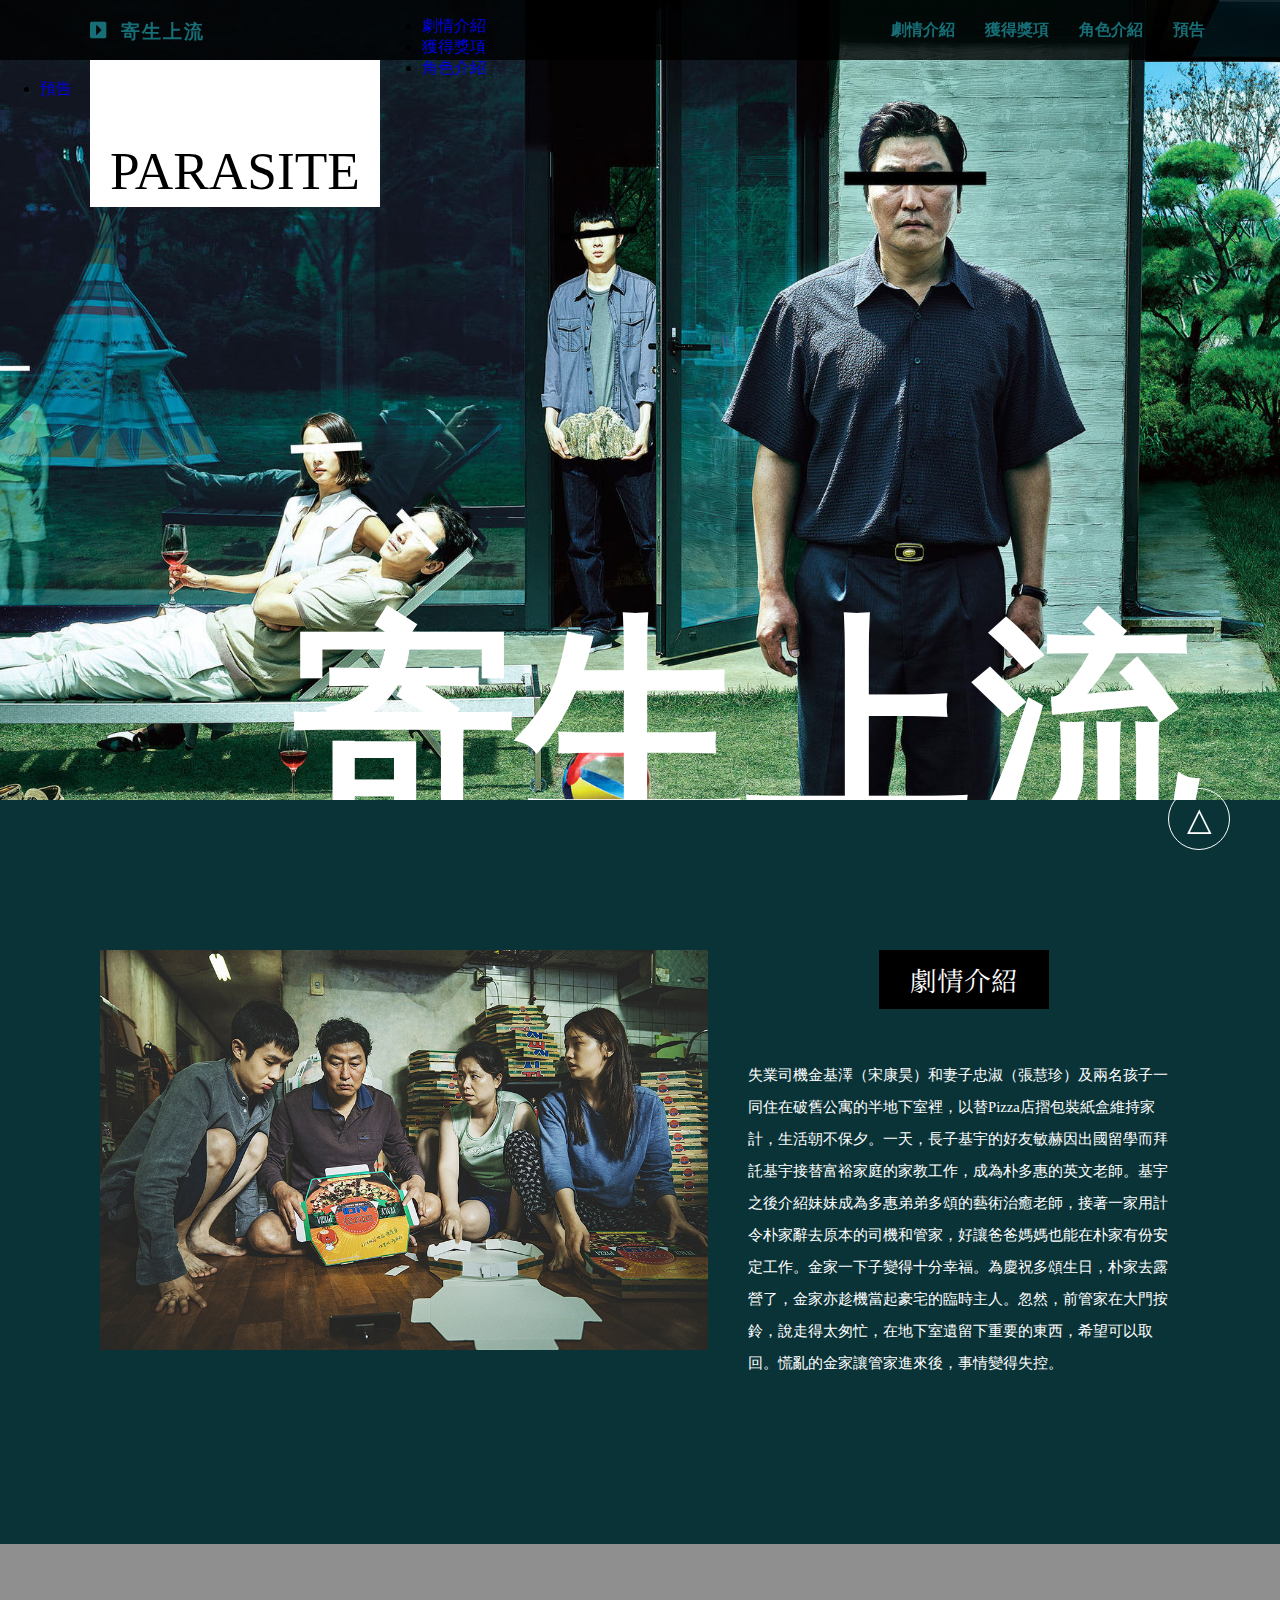
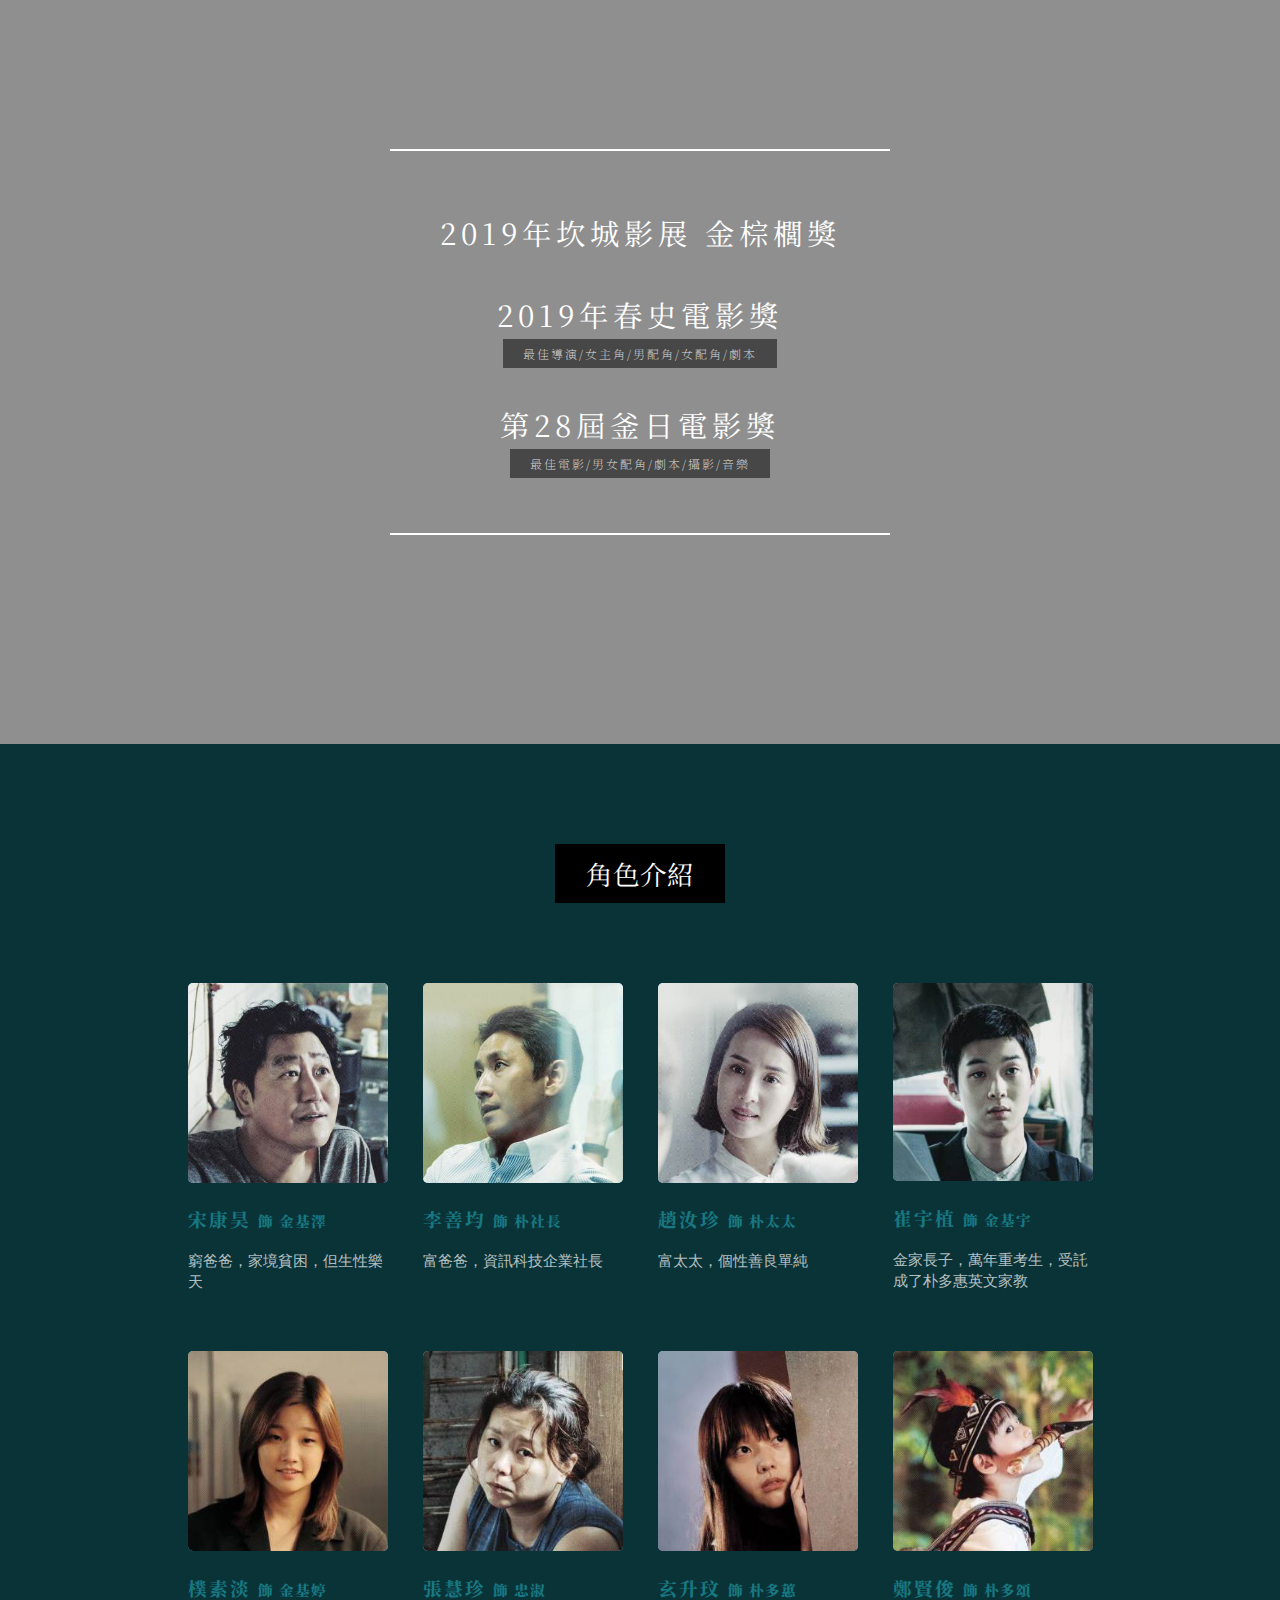
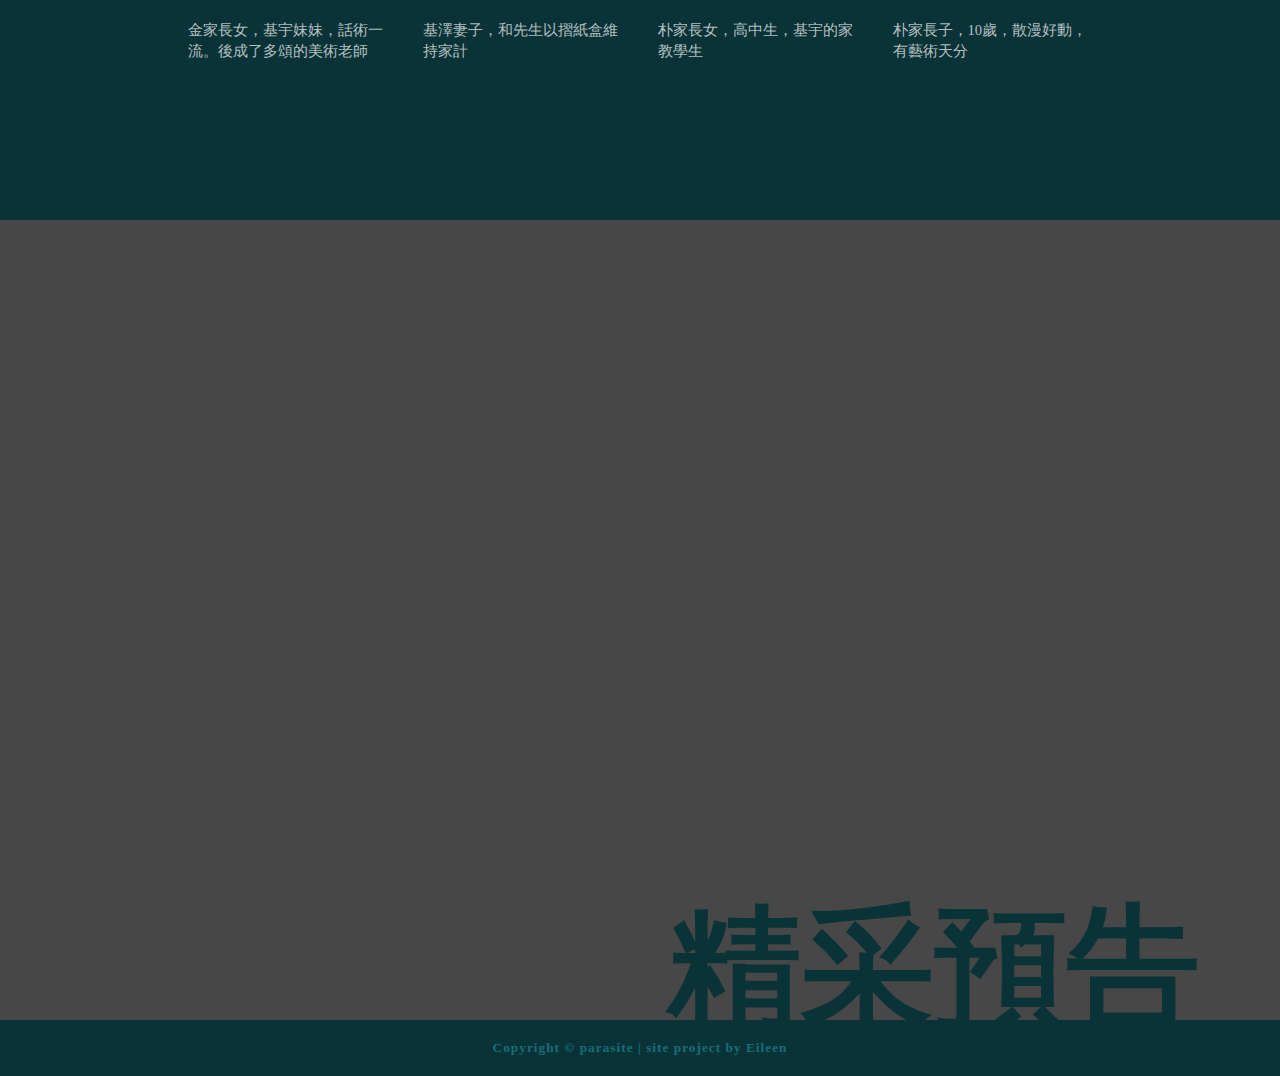
==== commit 5dc5ffe5: "test" ====
--- a/index.html
+++ b/index.html
@@ -44,52 +44,60 @@
                 display: flex;
             }
 
-            .menu {
+            .fas {
+                color: #187882;
+                font-size: 30px;
+                line-height: 30px;
+                position: absolute;
+                left: 25px;        
                 
-                width: 60px;
-                height: 60px;
-                position: relative;
-            }
-
-            .menu .fas {
-                font-size: 30px;
-                line-height: 60px;
-                margin-left: 20px;
+            }
+
+            .menu {                
+                /*隱藏選單，將最大高度設為0，overflow的文字就不會顯示*/
+                height: 100vh;
+                overflow: hidden;
+                /*載入時漸變效果*/
+                transition: max-height 2.3s;
+                margin-top: 1px;
+                /*絕對定位疊在網頁上，並且利用上頭的隱藏技巧*/
+                position: absolute;
+                z-index: 100;
+                top: 90px;
+                left: 0;
+                right: 0;
+                background: rgb(49, 49, 49);
+                text-align: center;                
+                list-style: none;
                 padding: 0;
-                color: #176E77;
-            }
-
-            .menu ul {
-                display: none;
-                width: 100vw;
-                height: 50vh;
-                background-color: rgba(23, 110, 119, 0.95);
-                font-size: 14pt;
-                line-height: 60pt;
-                position: absolute;
-                top: 0;
-                margin: 0;
-                padding: 40px 0;
-                text-align: center;
-                font-family: 微軟正黑體;
-            }
-
-            .menu:hover ul {
-                display: inline-block;
-            }
-
-            .menu a {
-                color: #fff;
-            }
-
-            .menu:hover ul {
-                top: 60px;
-                left: 0;
-                border-bottom: solid 1px #000;
-            }
-
-            .menu ul li:hover {
-                color: #000;
+                
+            }
+
+            .menu li {
+                float: none;
+            }
+
+            .menu li a {
+                transition: all 0.3s;
+                color: white;
+            }
+
+            .menu li a:hover {
+                background: #69CA62;
+            }
+
+            /*RWD時，選單圖示的位置*/
+            .showMenu {
+                display: block;
+                float: right;
+                margin: 1em;
+                font-size: 20px;
+                color: black;
+            }
+
+            /*jQ點擊後動態在 body 加上 class ，藉著修改 max-height，畫面就顯示了*/
+            .menu-show .menu {
+                max-height: 500px
             }
 
             .title h3 {
@@ -249,9 +257,6 @@
                 margin: 0;
             }
 
-            .menu:hover ul {
-                height: 100vh;
-            }
 
             .banner {
                 height: 550px;
@@ -426,33 +431,15 @@
                 </a>
             </div>
         </div>
-        <div class="Nav-btn2 mobile">
-            <div class="menu">
-                <i class="fas fa-bars">
-                    <ul>
-                        <a href="#c1">
-                            <li>劇情介紹</li>
-                        </a>
-                        <a href="#c2">
-                            <li>獲得獎項</li>
-                        </a>
-                        <a href="#c3">
-                            <li>角色介紹</li>
-                        </a>
-                        <a href="#c4">
-                            <li>預告</li>
-                        </a>
-                    </ul>
-                </i>
-            </div>
-            <div class="title">
-                <a href="#top">
-                    <h3>寄生上流</h3>
-                </a>
-            </div>
-        </div>
+        <a href="#" class="showMenu"><i class="fas fa-bars"></i></a>
+        <ul class="menu">
+            <li><a href="#c1">劇情介紹</a></li>
+            <li><a href="#c2">獲得獎項</a></li>
+            <li><a href="#c3">角色介紹</a></li>
+            <li><a href="#c4">預告</a></li>
+        </ul>
     </div>
-    
+
     <div class="banner" id="top">
         <span>PARASITE</span>
         <h1>寄生上流</h1>
@@ -592,6 +579,18 @@
         <div class="back-top">△</div>
     </a>
 
+    <script>
+        $(document).ready(function () {
+            $('.showMenu').on('click', function (event) {
+                event.preventDefault();
+                $('body').toggleClass('menu-show');
+            });
+            $(".menu li a").on("click", function (event) {
+                $('body').toggleClass('menu-show');
+            });
+        });
+    </script>
+
 </body>
 
 </html>--- a/css/parasite.css
+++ b/css/parasite.css
@@ -34,7 +34,12 @@
         a{
             text-decoration: none;
             list-style: none;
-        }    
+        }  
+        
+        /* 漢堡條 */
+        .showMenu{
+            display:none;
+          }
 
         /* NavBar */
         
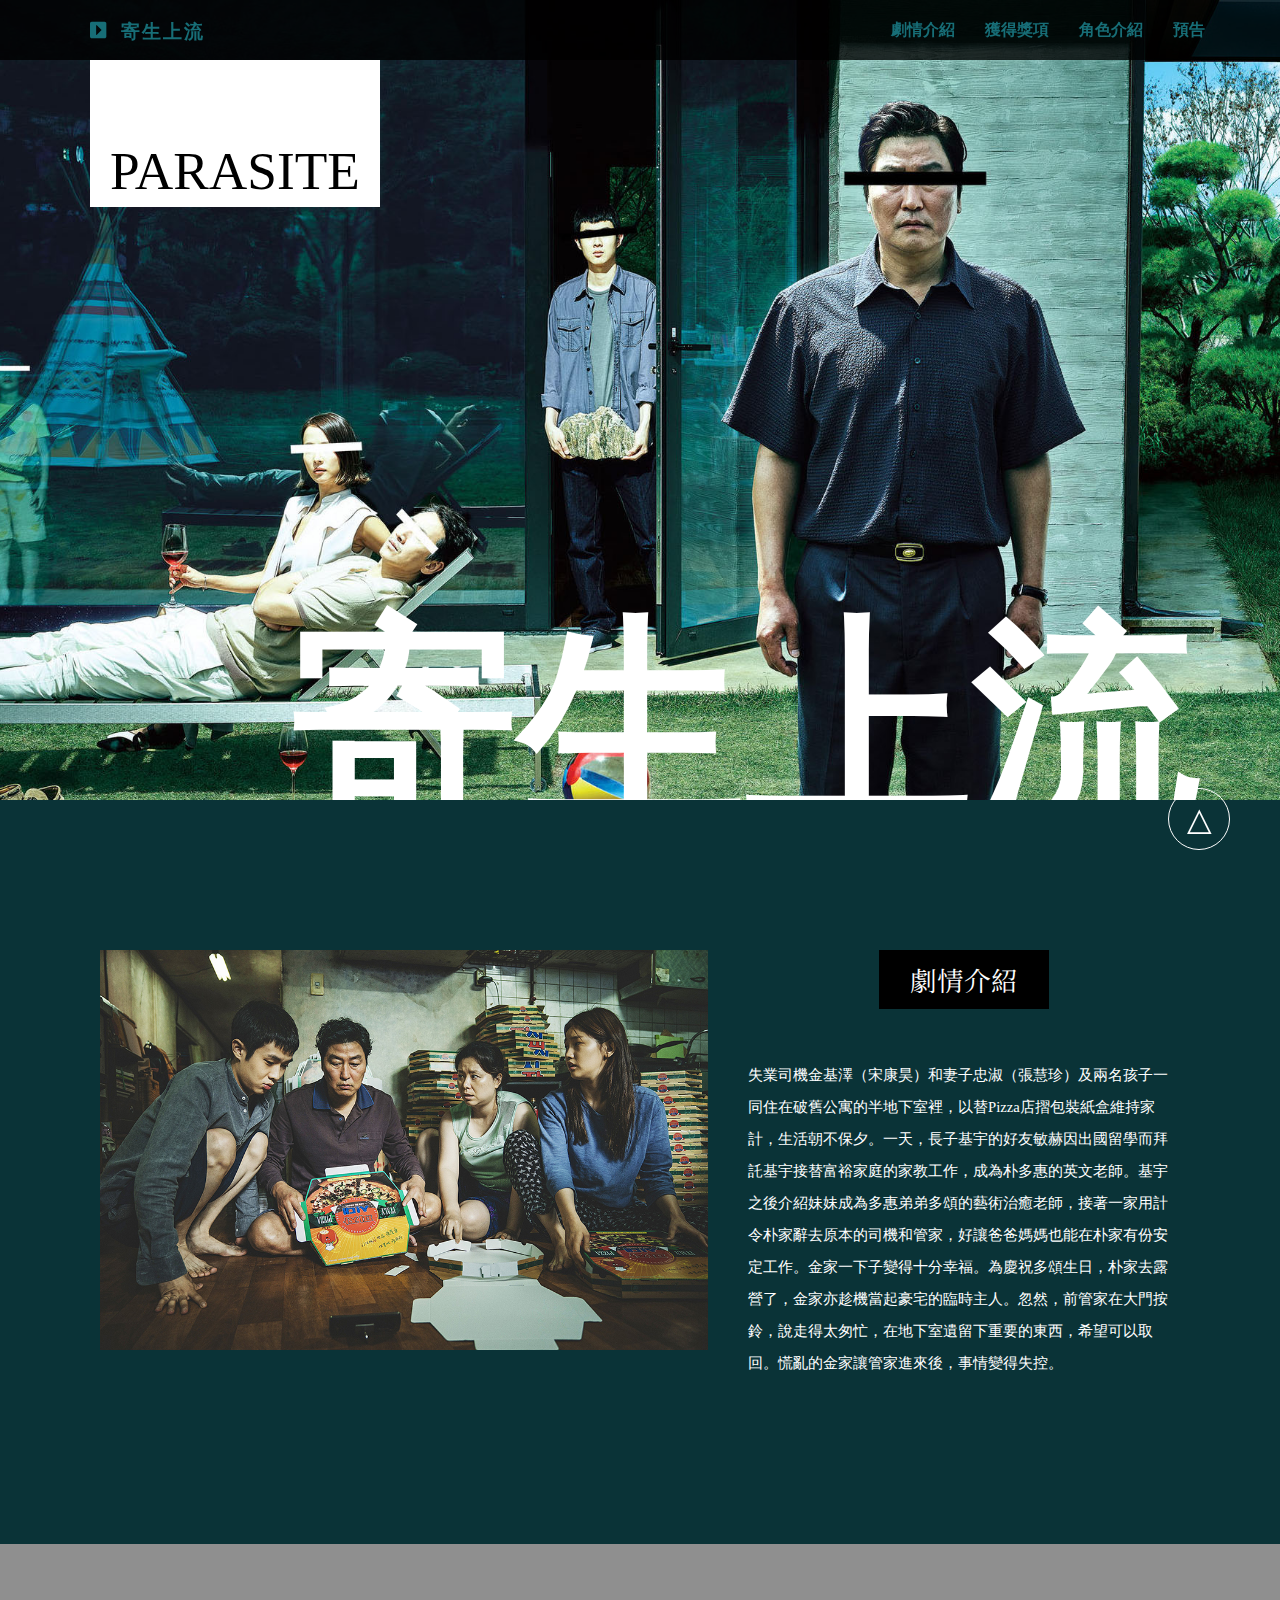
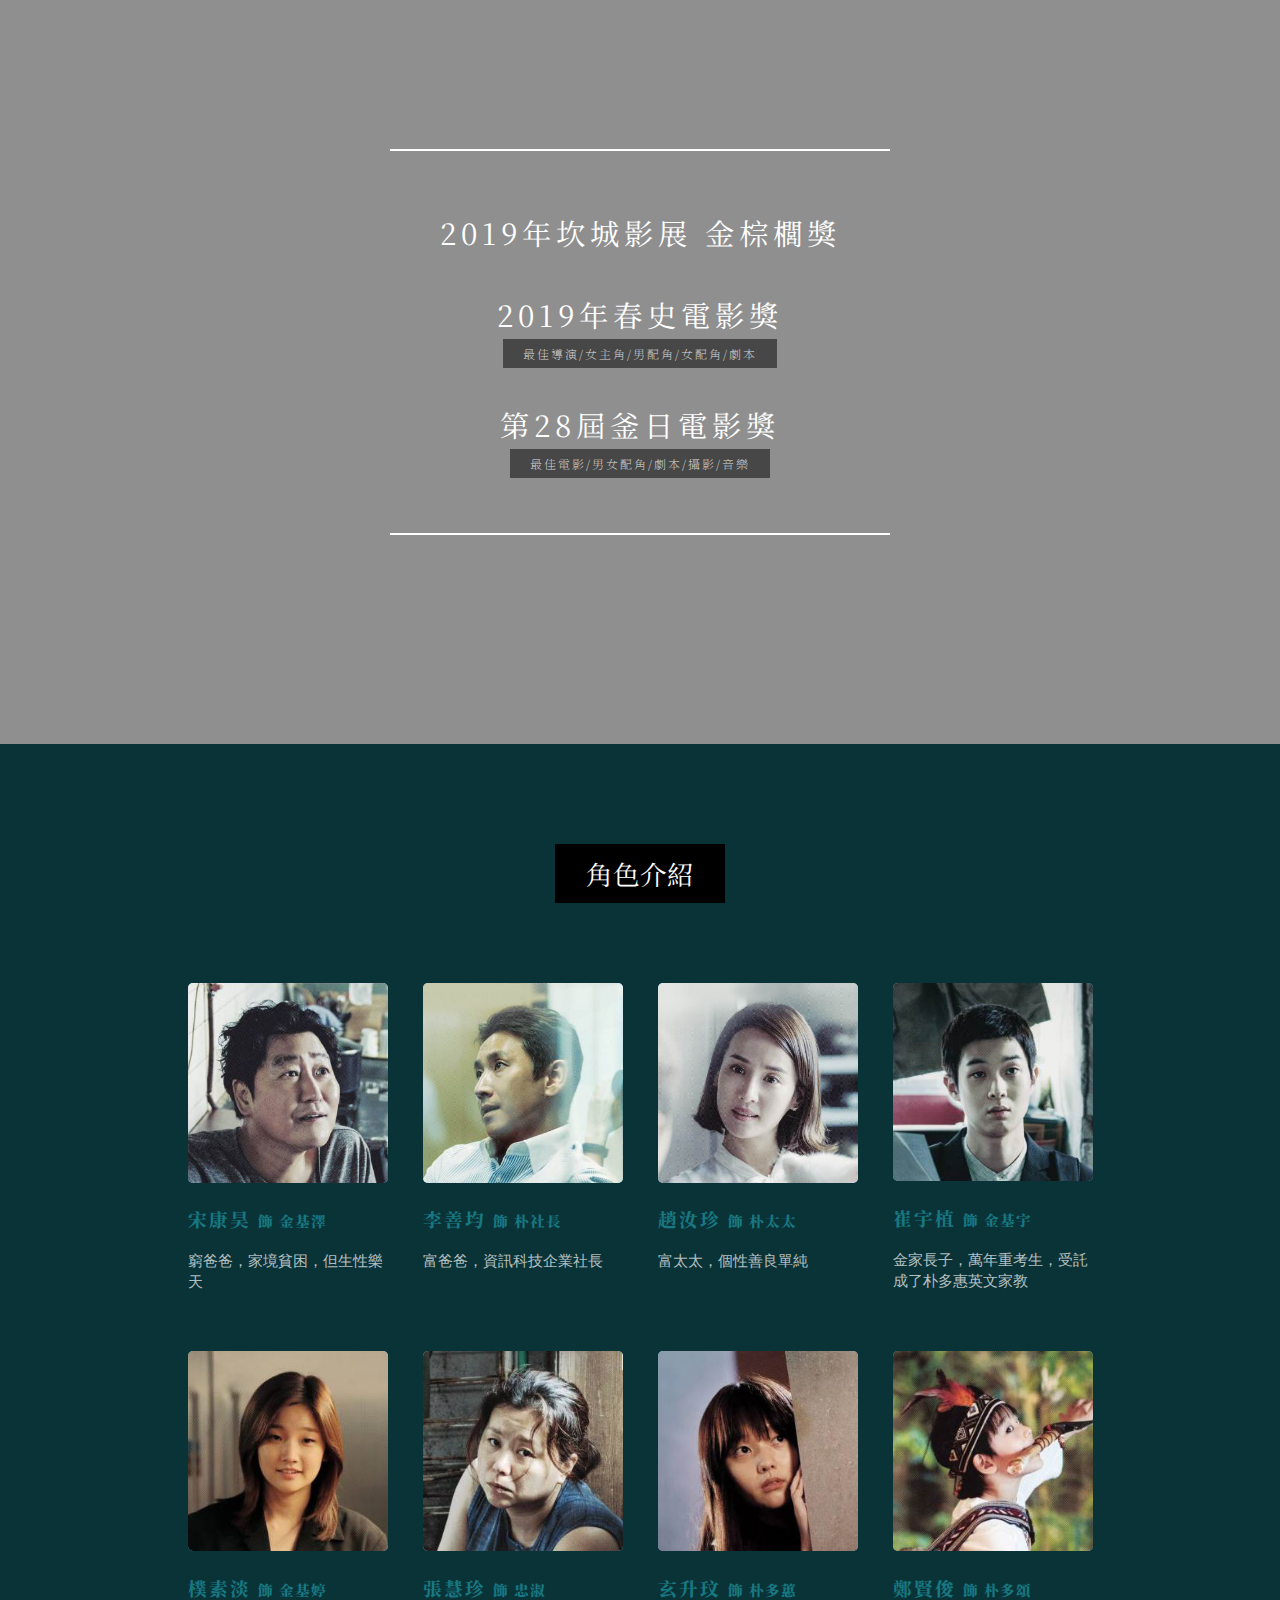
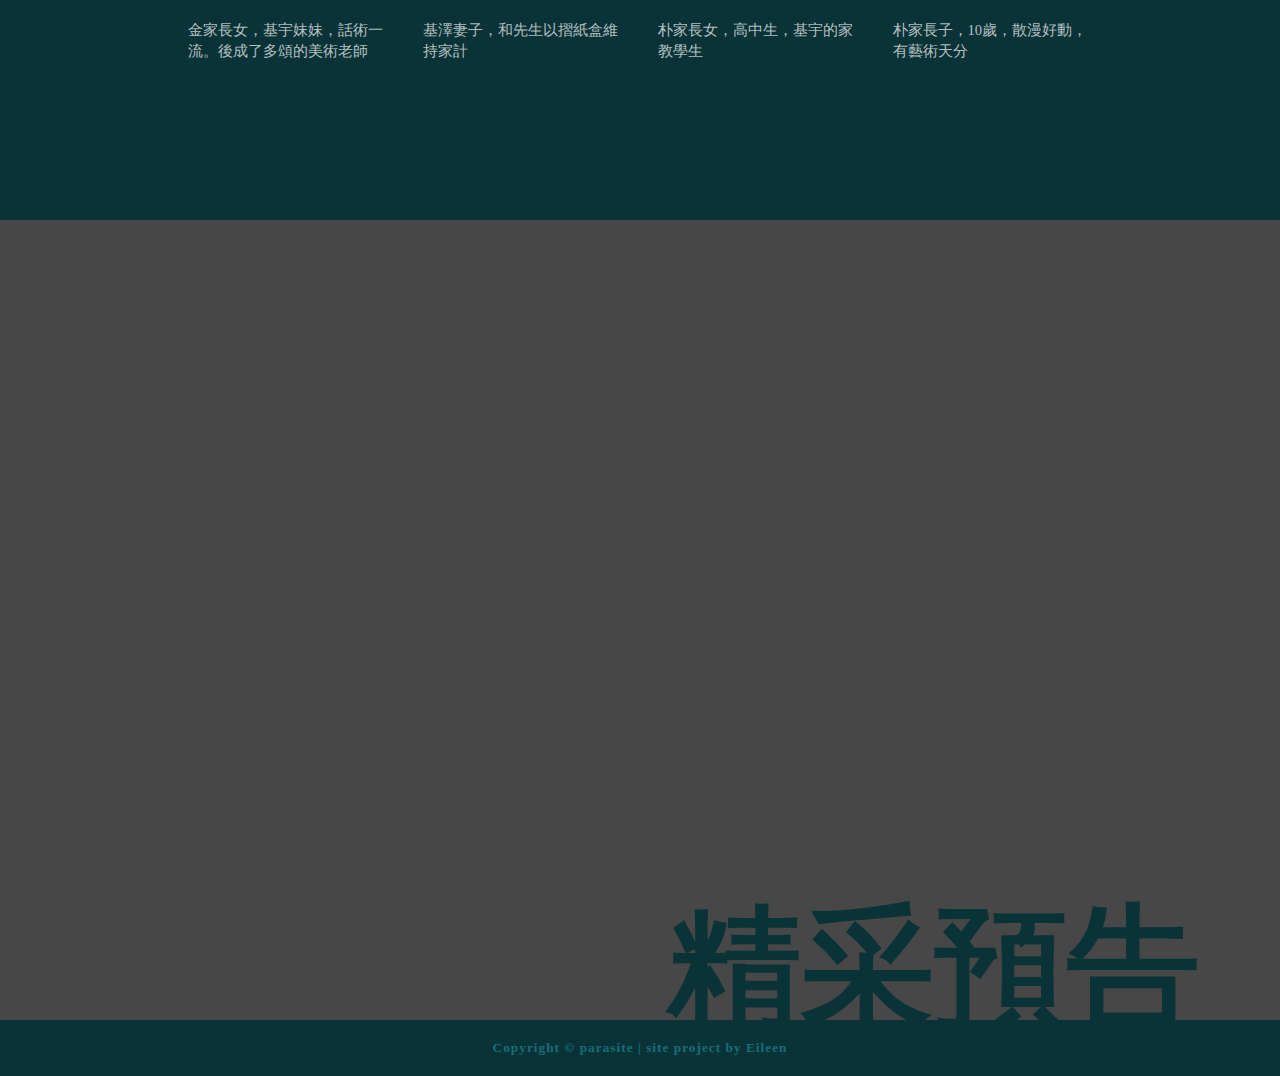
==== commit 71b98e95: "0301" ====
--- a/index.html
+++ b/index.html
@@ -44,60 +44,51 @@
                 display: flex;
             }
 
-            .fas {
-                color: #187882;
+            .menu {              
+                width: 60px;
+                height: 60px;
+                position: relative;
+            }
+
+            .menu .fas {
                 font-size: 30px;
-                line-height: 30px;
+                line-height: 60px;
+                margin-left: 20px;
+                padding: 0;
+                color: #176E77;
+            }
+
+            .menu ul {
+                display: none;
+                width: 100vw;
+                height: 50vh;
+                background-color: rgba(23, 110, 119, 0.95);
+                font-size: 14pt;
+                line-height: 60pt;
                 position: absolute;
-                left: 25px;        
-                
-            }
-
-            .menu {                
-                /*隱藏選單，將最大高度設為0，overflow的文字就不會顯示*/
-                height: 100vh;
-                overflow: hidden;
-                /*載入時漸變效果*/
-                transition: max-height 2.3s;
-                margin-top: 1px;
-                /*絕對定位疊在網頁上，並且利用上頭的隱藏技巧*/
-                position: absolute;
-                z-index: 100;
-                top: 90px;
+                top: 0;
+                margin: 0;
+                padding: 40px 0;
+                text-align: center;
+                font-family: 微軟正黑體;
+            }
+
+            .menu:hover ul {
+                display: inline-block;
+            }
+
+            .menu a {
+                color: #fff;
+            }
+
+            .menu:hover ul {
+                top: 60px;
                 left: 0;
-                right: 0;
-                background: rgb(49, 49, 49);
-                text-align: center;                
-                list-style: none;
-                padding: 0;
-                
-            }
-
-            .menu li {
-                float: none;
-            }
-
-            .menu li a {
-                transition: all 0.3s;
-                color: white;
-            }
-
-            .menu li a:hover {
-                background: #69CA62;
-            }
-
-            /*RWD時，選單圖示的位置*/
-            .showMenu {
-                display: block;
-                float: right;
-                margin: 1em;
-                font-size: 20px;
-                color: black;
-            }
-
-            /*jQ點擊後動態在 body 加上 class ，藉著修改 max-height，畫面就顯示了*/
-            .menu-show .menu {
-                max-height: 500px
+                border-bottom: solid 1px #000;
+            }
+
+            .menu ul li:hover {
+                color: #000;
             }
 
             .title h3 {
@@ -257,6 +248,9 @@
                 margin: 0;
             }
 
+            .menu:hover ul {
+                height: 100vh;
+            }
 
             .banner {
                 height: 550px;
@@ -431,15 +425,33 @@
                 </a>
             </div>
         </div>
-        <a href="#" class="showMenu"><i class="fas fa-bars"></i></a>
-        <ul class="menu">
-            <li><a href="#c1">劇情介紹</a></li>
-            <li><a href="#c2">獲得獎項</a></li>
-            <li><a href="#c3">角色介紹</a></li>
-            <li><a href="#c4">預告</a></li>
-        </ul>
+        <div class="Nav-btn2 mobile">
+            <div class="menu">
+                <i class="fas fa-bars">
+                    <ul>
+                        <a href="#c1">
+                            <li>劇情介紹</li>
+                        </a>
+                        <a href="#c2">
+                            <li>獲得獎項</li>
+                        </a>
+                        <a href="#c3">
+                            <li>角色介紹</li>
+                        </a>
+                        <a href="#c4">
+                            <li>預告</li>
+                        </a>
+                    </ul>
+                </i>
+            </div>
+            <div class="title">
+                <a href="#top">
+                    <h3>寄生上流</h3>
+                </a>
+            </div>
+        </div>
     </div>
-
+    
     <div class="banner" id="top">
         <span>PARASITE</span>
         <h1>寄生上流</h1>
@@ -579,18 +591,6 @@
         <div class="back-top">△</div>
     </a>
 
-    <script>
-        $(document).ready(function () {
-            $('.showMenu').on('click', function (event) {
-                event.preventDefault();
-                $('body').toggleClass('menu-show');
-            });
-            $(".menu li a").on("click", function (event) {
-                $('body').toggleClass('menu-show');
-            });
-        });
-    </script>
-
 </body>
 
 </html>--- a/css/parasite.css
+++ b/css/parasite.css
@@ -34,12 +34,7 @@
         a{
             text-decoration: none;
             list-style: none;
-        }  
-        
-        /* 漢堡條 */
-        .showMenu{
-            display:none;
-          }
+        }    
 
         /* NavBar */
         
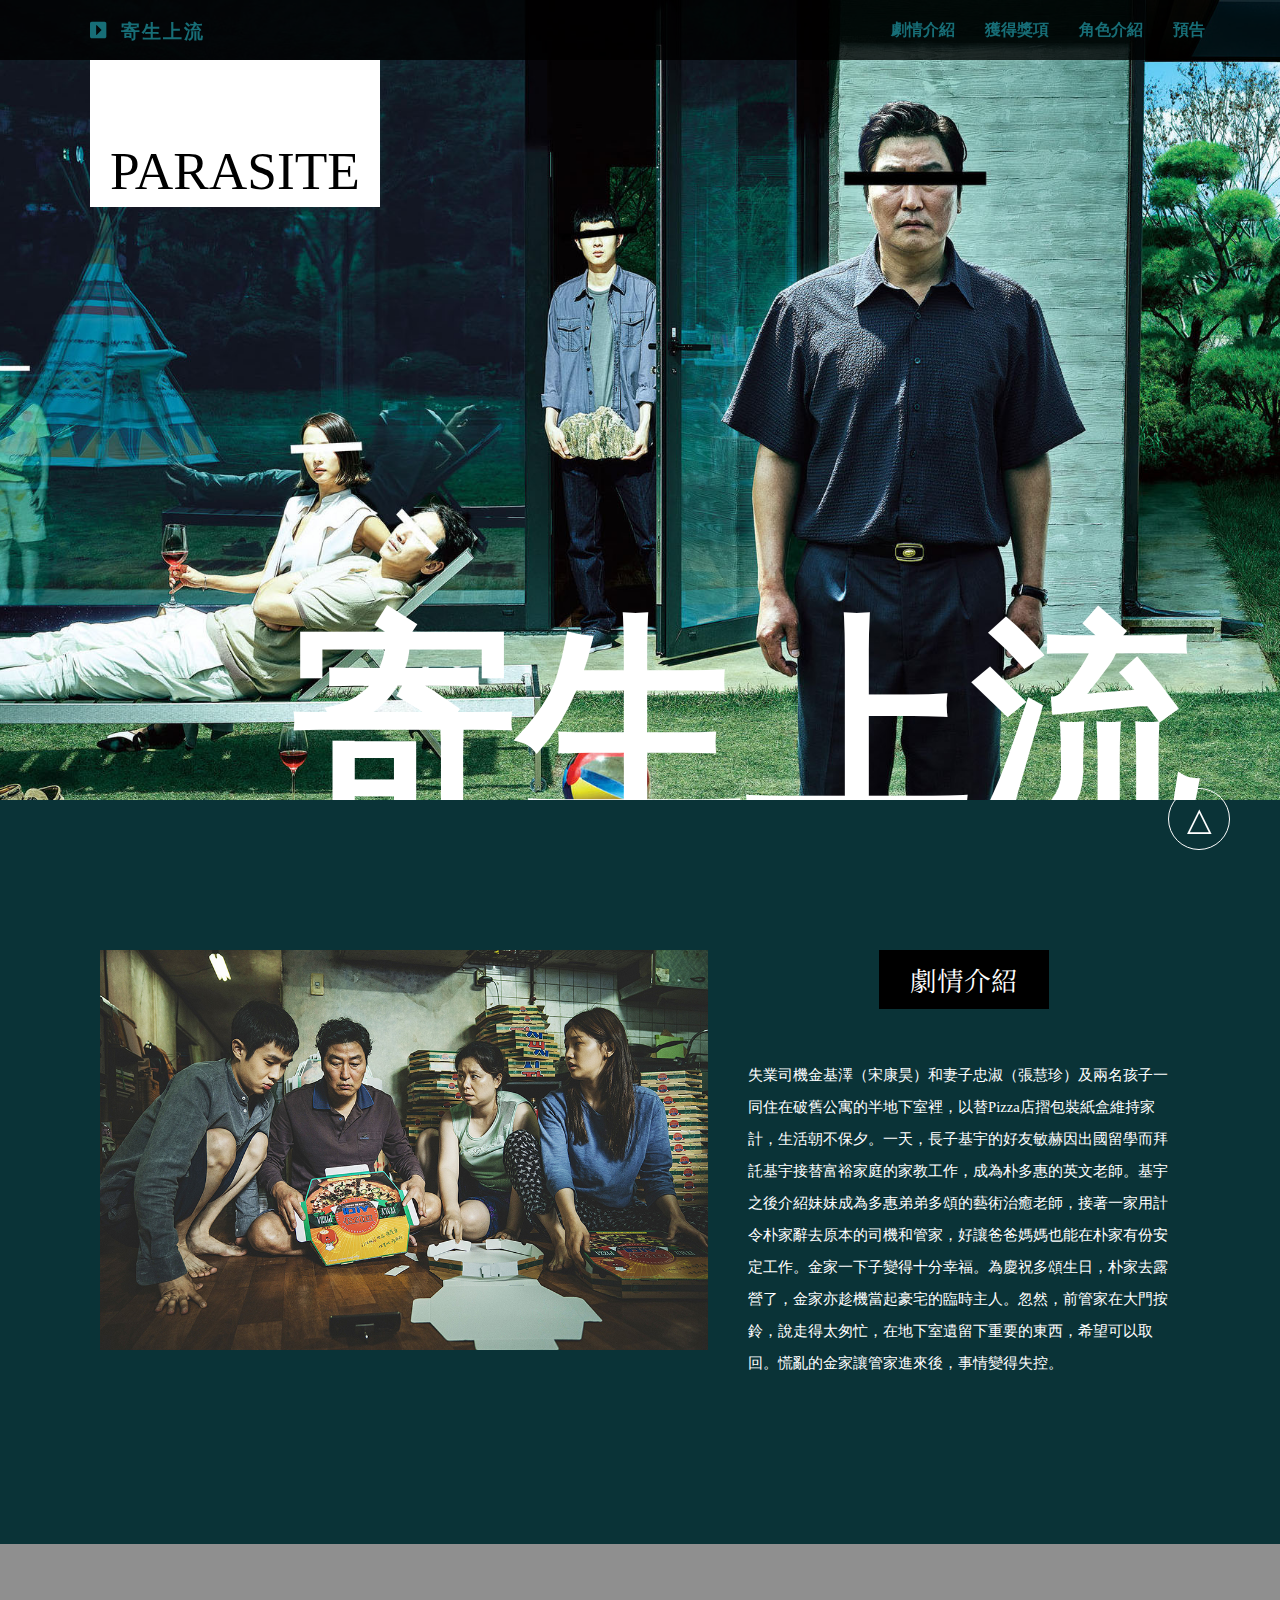
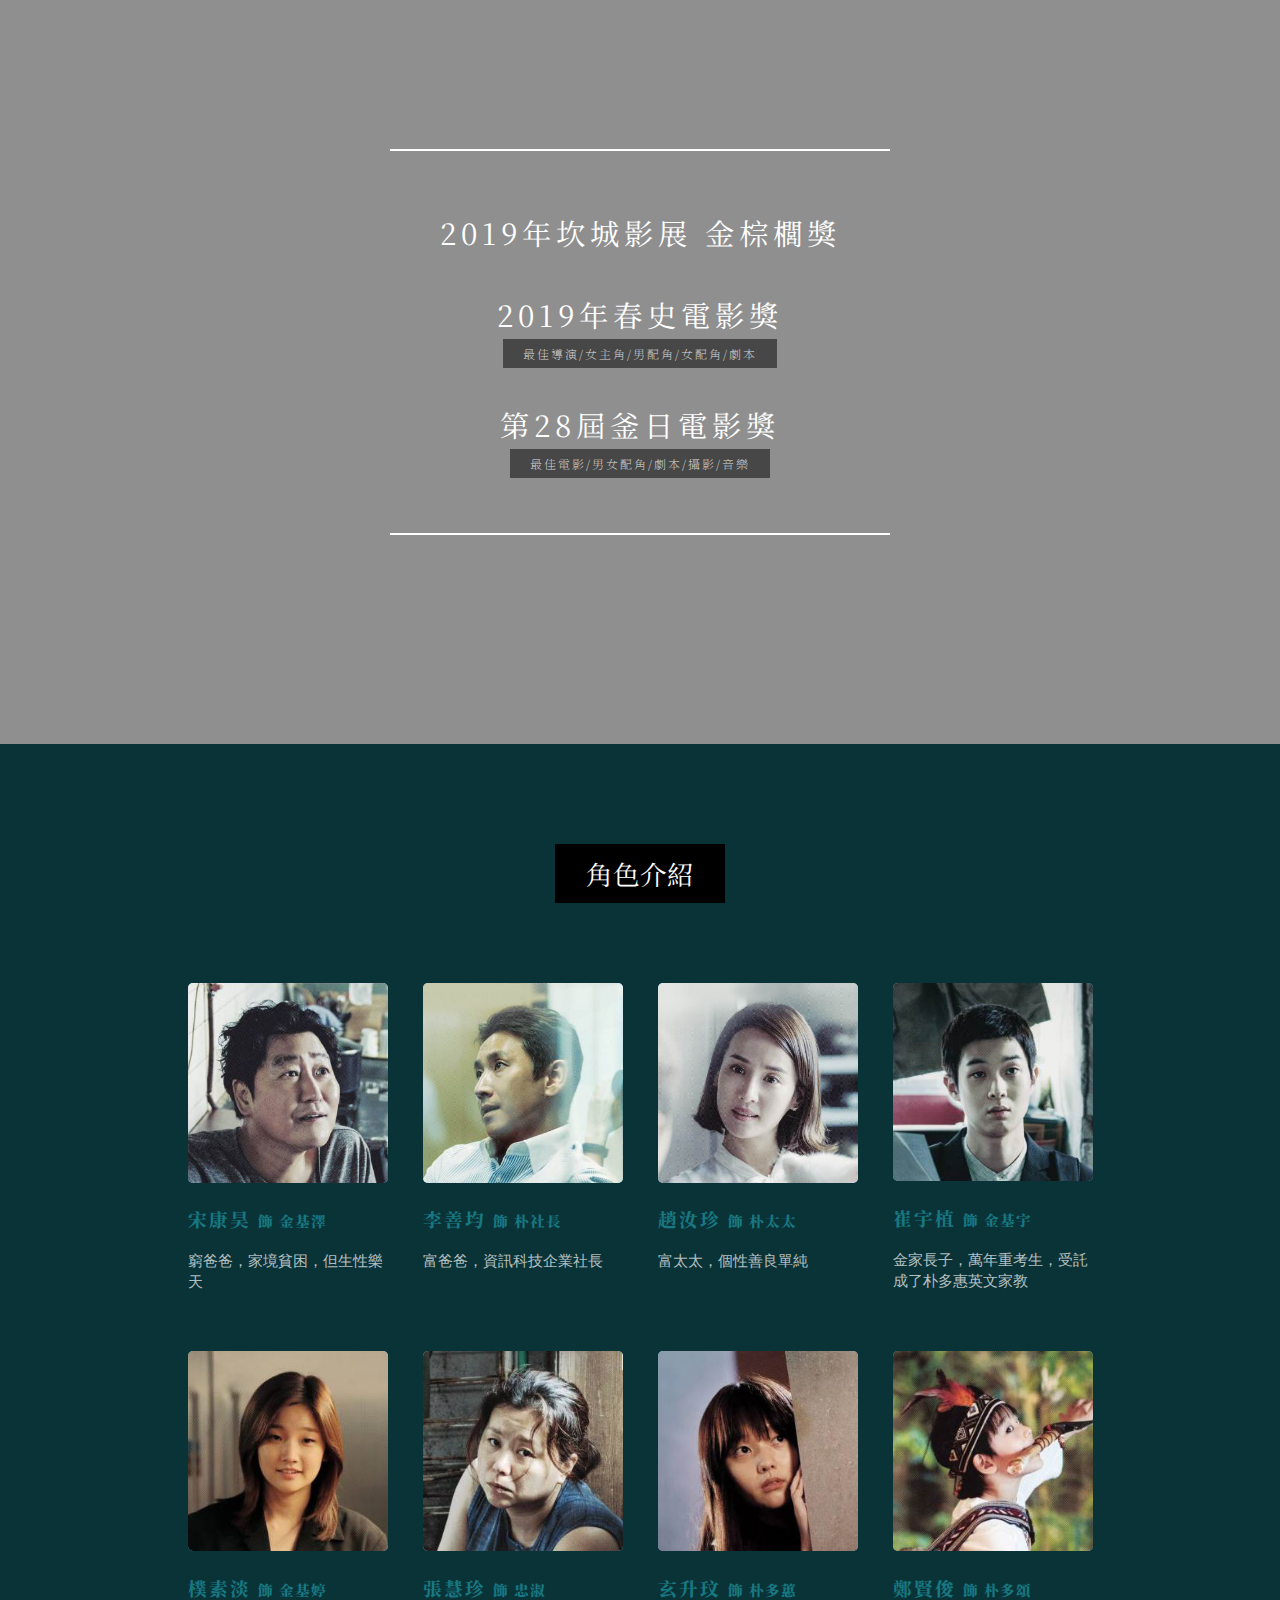
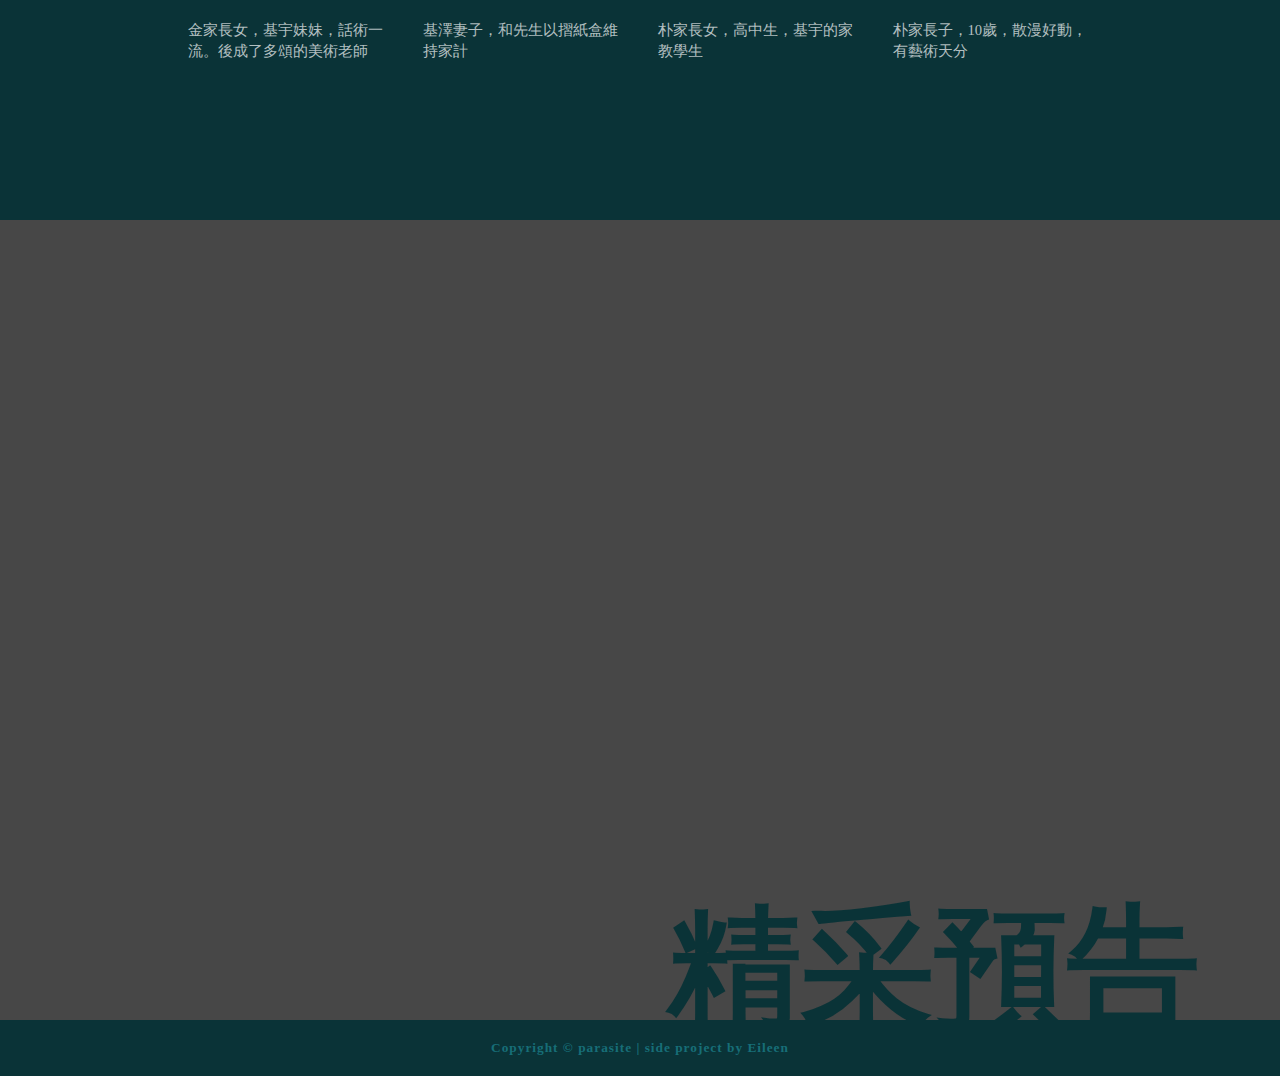
==== commit f2765339: "Update index.html" ====
--- a/index.html
+++ b/index.html
@@ -584,7 +584,7 @@
     </div>
 
     <div class="footer">
-        <p>Copyright © parasite | site project by Eileen</p>
+        <p>Copyright © parasite | side project by Eileen</p>
     </div>
 
     <a href="#top">
